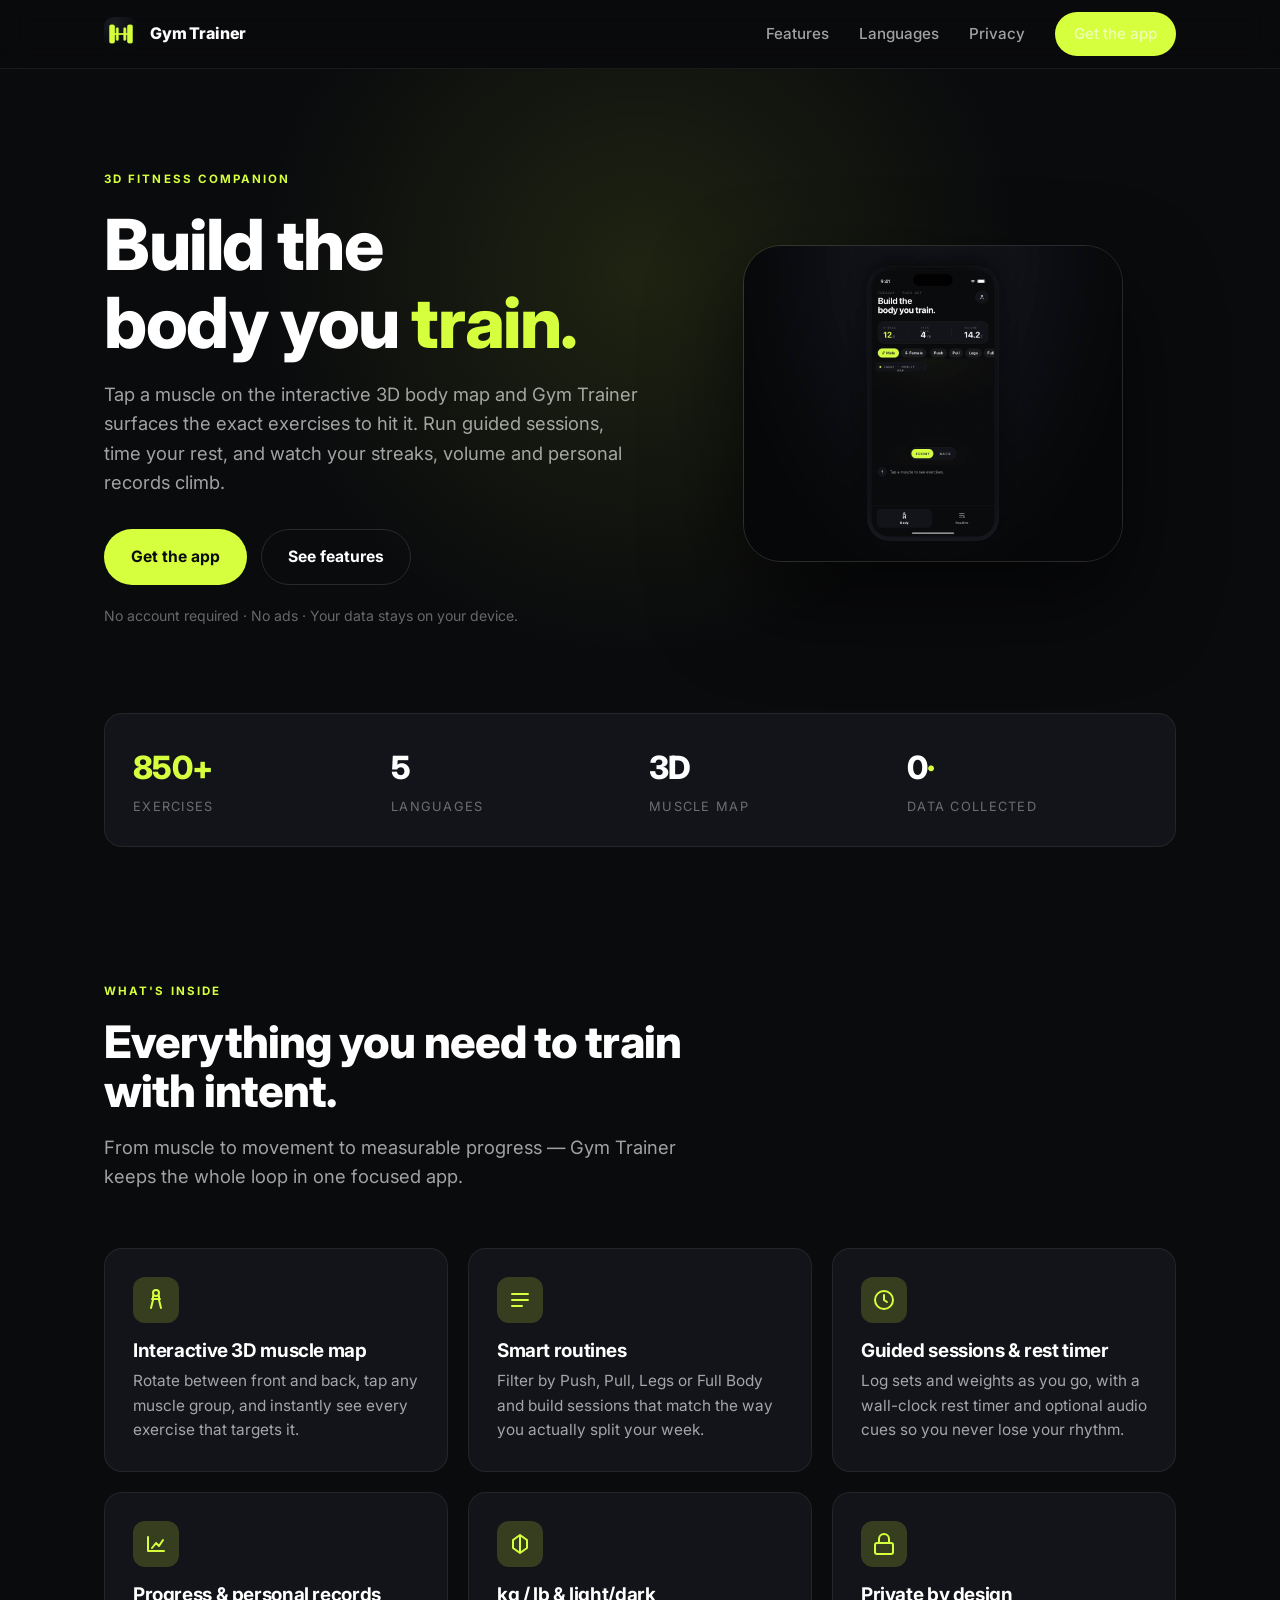
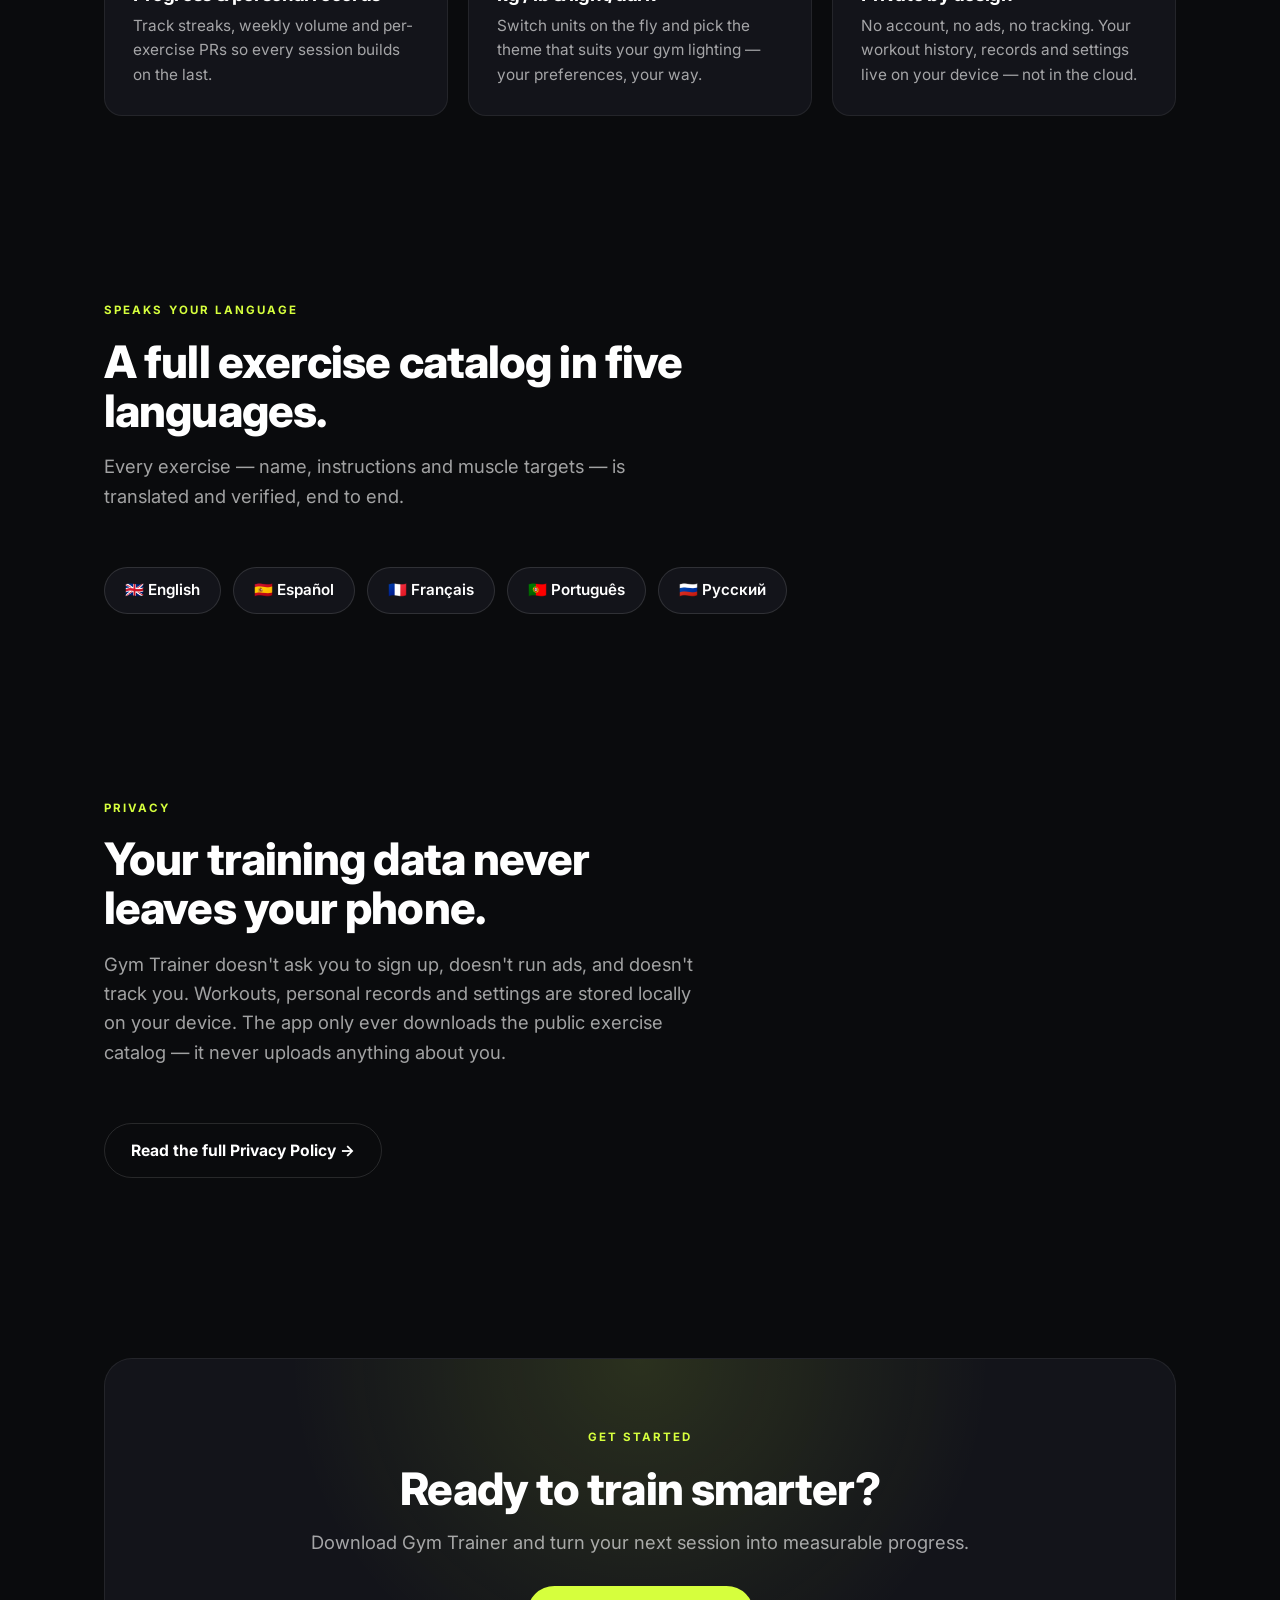
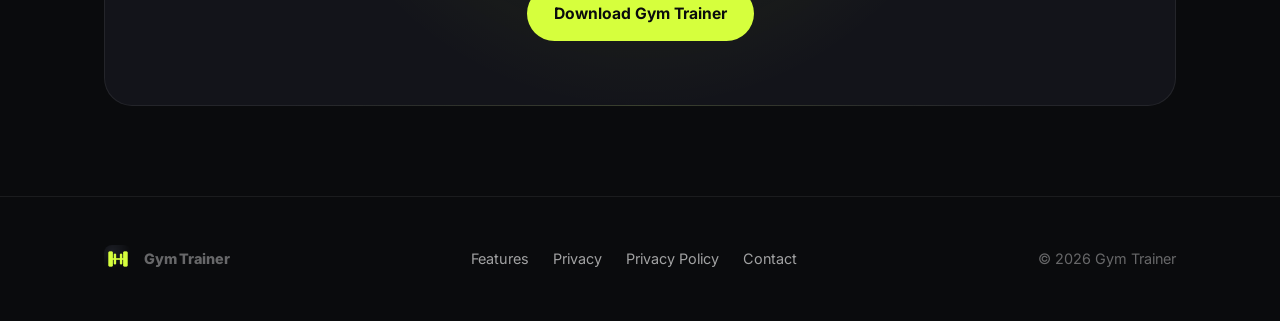
==== index.html @ baff28fd "Remove hosting URL from privacy policy and update contact email - Drop the isax5.github.io reference" ====
<!DOCTYPE html>
<html lang="en">
<head>
  <meta charset="UTF-8" />
  <meta name="viewport" content="width=device-width, initial-scale=1.0" />
  <title>Gym Trainer — Build the body you train</title>
  <meta name="description" content="Gym Trainer is a 3D fitness app with an interactive muscle map, smart exercise recommendations, routines, rest timers and progress tracking. Private by design — your data stays on your device." />

  <meta property="og:title" content="Gym Trainer — Build the body you train" />
  <meta property="og:description" content="Tap a muscle, get the right exercises. Track sessions, streaks and personal records — all stored locally on your device." />
  <meta property="og:type" content="website" />
  <meta property="og:image" content="img/icon.png" />

  <link rel="icon" type="image/png" href="img/icon.png" />
  <link rel="preconnect" href="https://fonts.googleapis.com" />
  <link rel="preconnect" href="https://fonts.gstatic.com" crossorigin />
  <link href="https://fonts.googleapis.com/css2?family=Inter:wght@400;500;600;700;800&display=swap" rel="stylesheet" />
  <link rel="stylesheet" href="css/style.css" />
</head>
<body>

  <!-- Header -->
  <header class="site-header">
    <div class="container nav">
      <a class="brand" href="#top">
        <img src="img/icon.png" alt="Gym Trainer logo" />
        <span>Gym Trainer</span>
      </a>
      <nav class="nav-links">
        <a href="#features">Features</a>
        <a href="#languages">Languages</a>
        <a href="#privacy">Privacy</a>
        <a class="btn btn-primary nav-cta" href="#get">Get the app</a>
      </nav>
    </div>
  </header>

  <main id="top">

    <!-- Hero -->
    <section class="hero">
      <div class="container hero-grid">
        <div>
          <span class="eyebrow">3D fitness companion</span>
          <h1>Build the<br />body you <span class="accent">train.</span></h1>
          <p class="lead">
            Tap a muscle on the interactive 3D body map and Gym Trainer surfaces the
            exact exercises to hit it. Run guided sessions, time your rest, and watch
            your streaks, volume and personal records climb.
          </p>
          <div class="hero-cta">
            <a class="btn btn-primary" href="#get">Get the app</a>
            <a class="btn btn-ghost" href="#features">See features</a>
          </div>
          <p class="hero-note">No account required · No ads · Your data stays on your device.</p>
        </div>
        <div class="phone">
          <img src="img/home-dark.png" alt="Gym Trainer home screen showing the muscle map and weekly stats" />
        </div>
      </div>

      <div class="container">
        <div class="stats">
          <div class="stat">
            <div class="num"><span class="accent">850+</span></div>
            <div class="label">Exercises</div>
          </div>
          <div class="stat">
            <div class="num">5</div>
            <div class="label">Languages</div>
          </div>
          <div class="stat">
            <div class="num">3D</div>
            <div class="label">Muscle map</div>
          </div>
          <div class="stat">
            <div class="num">0<span class="accent">·</span></div>
            <div class="label">Data collected</div>
          </div>
        </div>
      </div>
    </section>

    <!-- Features -->
    <section id="features">
      <div class="container">
        <div class="section-head">
          <span class="eyebrow">What's inside</span>
          <h2>Everything you need to train with intent.</h2>
          <p class="lead">From muscle to movement to measurable progress — Gym Trainer keeps the whole loop in one focused app.</p>
        </div>

        <div class="features">
          <article class="card">
            <div class="ic"><svg viewBox="0 0 24 24" fill="none" stroke="currentColor" stroke-width="2" stroke-linecap="round" stroke-linejoin="round"><path d="M12 2a3 3 0 0 1 3 3v0a3 3 0 0 1-6 0v0a3 3 0 0 1 3-3Z"/><path d="M9 8v4l-2 8m8-12v4l2 8M8 11h8"/></svg></div>
            <h3>Interactive 3D muscle map</h3>
            <p>Rotate between front and back, tap any muscle group, and instantly see every exercise that targets it.</p>
          </article>

          <article class="card">
            <div class="ic"><svg viewBox="0 0 24 24" fill="none" stroke="currentColor" stroke-width="2" stroke-linecap="round" stroke-linejoin="round"><path d="M4 6h16M4 12h16M4 18h10"/></svg></div>
            <h3>Smart routines</h3>
            <p>Filter by Push, Pull, Legs or Full Body and build sessions that match the way you actually split your week.</p>
          </article>

          <article class="card">
            <div class="ic"><svg viewBox="0 0 24 24" fill="none" stroke="currentColor" stroke-width="2" stroke-linecap="round" stroke-linejoin="round"><circle cx="12" cy="12" r="9"/><path d="M12 7v5l3 2"/></svg></div>
            <h3>Guided sessions & rest timer</h3>
            <p>Log sets and weights as you go, with a wall-clock rest timer and optional audio cues so you never lose your rhythm.</p>
          </article>

          <article class="card">
            <div class="ic"><svg viewBox="0 0 24 24" fill="none" stroke="currentColor" stroke-width="2" stroke-linecap="round" stroke-linejoin="round"><path d="M4 19V5m0 14h16M8 16l4-5 3 3 4-6"/></svg></div>
            <h3>Progress & personal records</h3>
            <p>Track streaks, weekly volume and per-exercise PRs so every session builds on the last.</p>
          </article>

          <article class="card">
            <div class="ic"><svg viewBox="0 0 24 24" fill="none" stroke="currentColor" stroke-width="2" stroke-linecap="round" stroke-linejoin="round"><path d="M12 3v18M5 8l7-5 7 5M5 8v8l7 5 7-5V8"/></svg></div>
            <h3>kg / lb & light/dark</h3>
            <p>Switch units on the fly and pick the theme that suits your gym lighting — your preferences, your way.</p>
          </article>

          <article class="card">
            <div class="ic"><svg viewBox="0 0 24 24" fill="none" stroke="currentColor" stroke-width="2" stroke-linecap="round" stroke-linejoin="round"><rect x="3" y="11" width="18" height="11" rx="2"/><path d="M7 11V7a5 5 0 0 1 10 0v4"/></svg></div>
            <h3>Private by design</h3>
            <p>No account, no ads, no tracking. Your workout history, records and settings live on your device — not in the cloud.</p>
          </article>
        </div>
      </div>
    </section>

    <!-- Languages -->
    <section id="languages">
      <div class="container">
        <div class="section-head">
          <span class="eyebrow">Speaks your language</span>
          <h2>A full exercise catalog in five languages.</h2>
          <p class="lead">Every exercise — name, instructions and muscle targets — is translated and verified, end to end.</p>
        </div>
        <div class="langs">
          <span class="chip">🇬🇧 English</span>
          <span class="chip">🇪🇸 Español</span>
          <span class="chip">🇫🇷 Français</span>
          <span class="chip">🇵🇹 Português</span>
          <span class="chip">🇷🇺 Русский</span>
        </div>
      </div>
    </section>

    <!-- Privacy highlight -->
    <section id="privacy">
      <div class="container">
        <div class="section-head">
          <span class="eyebrow">Privacy</span>
          <h2>Your training data never leaves your phone.</h2>
          <p class="lead">
            Gym Trainer doesn't ask you to sign up, doesn't run ads, and doesn't track you.
            Workouts, personal records and settings are stored locally on your device. The app
            only ever downloads the public exercise catalog — it never uploads anything about you.
          </p>
        </div>
        <a class="btn btn-ghost" href="privacy.html">Read the full Privacy Policy →</a>
      </div>
    </section>

    <!-- CTA -->
    <section id="get">
      <div class="container">
        <div class="cta-band">
          <span class="eyebrow">Get started</span>
          <h2>Ready to train smarter?</h2>
          <p class="lead" style="margin: 14px auto 0;">Download Gym Trainer and turn your next session into measurable progress.</p>
          <a class="btn btn-primary" href="#">Download Gym Trainer</a>
        </div>
      </div>
    </section>

  </main>

  <!-- Footer -->
  <footer class="site-footer">
    <div class="container footer-grid">
      <div class="brand">
        <img src="img/icon.png" alt="" style="width:28px;height:28px;border-radius:8px;" />
        <span>Gym Trainer</span>
      </div>
      <nav class="footer-links">
        <a href="#features">Features</a>
        <a href="#privacy">Privacy</a>
        <a href="privacy.html">Privacy Policy</a>
        <a href="mailto:isaac.rebolledoleal@gmail.com">Contact</a>
      </nav>
      <div>© 2026 Gym Trainer</div>
    </div>
  </footer>

</body>
</html>
---- css/style.css ----
/* ─────────────────────────────────────────────────────────────
   Gym Trainer — promotional site
   Brand: near-black #0A0B0D · lime accent #D6FF3D
   ───────────────────────────────────────────────────────────── */

:root {
  --bg:        #0A0B0D;
  --surface:   #13141A;
  --elevated:  #1B1D26;
  --hairline:  rgba(255, 255, 255, 0.07);
  --hairline2: rgba(255, 255, 255, 0.12);
  --text:      #FFFFFF;
  --text2:     rgba(255, 255, 255, 0.62);
  --text3:     rgba(255, 255, 255, 0.38);
  --accent:    #D6FF3D;
  --accent-ink:#0A0B0D;
  --success:   #3DDC97;
  --ring:      rgba(214, 255, 61, 0.18);

  --maxw: 1120px;
  --radius: 18px;
  --radius-sm: 12px;

  --font: "Inter", -apple-system, BlinkMacSystemFont, "Segoe UI", Roboto,
          Helvetica, Arial, sans-serif;
}

* { box-sizing: border-box; }

html { scroll-behavior: smooth; }

body {
  margin: 0;
  font-family: var(--font);
  background: var(--bg);
  color: var(--text);
  line-height: 1.6;
  -webkit-font-smoothing: antialiased;
  text-rendering: optimizeLegibility;
}

a { color: inherit; text-decoration: none; }

img { max-width: 100%; display: block; }

.container {
  width: 100%;
  max-width: var(--maxw);
  margin: 0 auto;
  padding: 0 24px;
}

/* ── Typography ─────────────────────────────────────────────── */
h1, h2, h3 { line-height: 1.1; letter-spacing: -0.02em; margin: 0; }
h1 { font-size: clamp(2.6rem, 6vw, 4.4rem); font-weight: 800; }
h2 { font-size: clamp(1.9rem, 4vw, 2.8rem); font-weight: 800; }
h3 { font-size: 1.18rem; font-weight: 700; }

.eyebrow {
  display: inline-block;
  font-size: 0.72rem;
  font-weight: 700;
  letter-spacing: 0.18em;
  text-transform: uppercase;
  color: var(--accent);
  margin-bottom: 18px;
}

.lead { color: var(--text2); font-size: 1.15rem; max-width: 56ch; }

.accent { color: var(--accent); }

/* ── Buttons ────────────────────────────────────────────────── */
.btn {
  display: inline-flex;
  align-items: center;
  gap: 10px;
  padding: 14px 26px;
  border-radius: 999px;
  font-weight: 700;
  font-size: 0.98rem;
  border: 1px solid transparent;
  cursor: pointer;
  transition: transform 0.15s ease, background 0.2s ease, border-color 0.2s ease;
}
.btn:hover { transform: translateY(-2px); }
.btn-primary { background: var(--accent); color: var(--accent-ink); }
.btn-primary:hover { box-shadow: 0 8px 30px var(--ring); }
.btn-ghost { background: transparent; color: var(--text); border-color: var(--hairline2); }
.btn-ghost:hover { border-color: var(--accent); color: var(--accent); }

/* ── Header / nav ───────────────────────────────────────────── */
.site-header {
  position: sticky;
  top: 0;
  z-index: 50;
  background: rgba(10, 11, 13, 0.72);
  backdrop-filter: saturate(140%) blur(14px);
  border-bottom: 1px solid var(--hairline);
}
.nav {
  display: flex;
  align-items: center;
  justify-content: space-between;
  height: 68px;
}
.brand { display: flex; align-items: center; gap: 12px; font-weight: 800; letter-spacing: -0.01em; }
.brand img { width: 34px; height: 34px; border-radius: 9px; }
.nav-links { display: flex; align-items: center; gap: 30px; }
.nav-links a { color: var(--text2); font-size: 0.95rem; font-weight: 500; transition: color 0.2s; }
.nav-links a:hover { color: var(--text); }
.nav-cta { padding: 9px 18px; font-size: 0.9rem; }

/* ── Hero ───────────────────────────────────────────────────── */
.hero {
  position: relative;
  overflow: hidden;
  padding: 96px 0 40px;
}
.hero::before {
  content: "";
  position: absolute;
  top: -30%; left: 50%;
  width: 900px; height: 900px;
  transform: translateX(-50%);
  background: radial-gradient(circle, rgba(214,255,61,0.10) 0%, transparent 60%);
  pointer-events: none;
}
.hero-grid {
  position: relative;
  display: grid;
  grid-template-columns: 1.05fr 0.95fr;
  gap: 48px;
  align-items: center;
}
.hero-cta { display: flex; gap: 14px; margin-top: 32px; flex-wrap: wrap; }
.hero-note { margin-top: 20px; color: var(--text3); font-size: 0.88rem; }

.phone {
  position: relative;
  margin: 0 auto;
  width: 100%;
  max-width: 380px;
}
.phone img {
  width: 100%;
  border-radius: 38px;
  border: 1px solid var(--hairline2);
  box-shadow: 0 40px 90px rgba(0,0,0,0.6);
}

/* ── Stat strip ─────────────────────────────────────────────── */
.stats {
  display: grid;
  grid-template-columns: repeat(4, 1fr);
  gap: 18px;
  margin-top: 72px;
  padding: 28px;
  background: var(--surface);
  border: 1px solid var(--hairline);
  border-radius: var(--radius);
}
.stat .num { font-size: 2rem; font-weight: 800; letter-spacing: -0.02em; }
.stat .num .accent { color: var(--accent); }
.stat .label { color: var(--text3); font-size: 0.8rem; text-transform: uppercase; letter-spacing: 0.1em; margin-top: 4px; }

/* ── Sections ───────────────────────────────────────────────── */
section { padding: 90px 0; }
.section-head { max-width: 60ch; margin-bottom: 56px; }
.section-head .lead { margin-top: 16px; }

/* ── Feature grid ───────────────────────────────────────────── */
.features {
  display: grid;
  grid-template-columns: repeat(3, 1fr);
  gap: 20px;
}
.card {
  background: var(--surface);
  border: 1px solid var(--hairline);
  border-radius: var(--radius);
  padding: 28px;
  transition: border-color 0.25s ease, transform 0.25s ease;
}
.card:hover { border-color: var(--hairline2); transform: translateY(-3px); }
.card .ic {
  width: 46px; height: 46px;
  display: grid; place-items: center;
  border-radius: 12px;
  background: var(--ring);
  color: var(--accent);
  margin-bottom: 18px;
}
.card .ic svg { width: 24px; height: 24px; }
.card h3 { margin-bottom: 8px; }
.card p { color: var(--text2); font-size: 0.96rem; margin: 0; }

/* ── Languages ──────────────────────────────────────────────── */
.langs { display: flex; flex-wrap: wrap; gap: 12px; margin-top: 8px; }
.chip {
  padding: 10px 20px;
  border-radius: 999px;
  background: var(--surface);
  border: 1px solid var(--hairline2);
  font-weight: 600;
  font-size: 0.95rem;
}

/* ── CTA band ───────────────────────────────────────────────── */
.cta-band {
  text-align: center;
  background:
    radial-gradient(circle at 50% 0%, rgba(214,255,61,0.12), transparent 55%),
    var(--surface);
  border: 1px solid var(--hairline);
  border-radius: 28px;
  padding: 64px 32px;
}
.cta-band .btn { margin-top: 28px; }

/* ── Footer ─────────────────────────────────────────────────── */
.site-footer {
  border-top: 1px solid var(--hairline);
  padding: 48px 0;
  color: var(--text3);
  font-size: 0.9rem;
}
.footer-grid { display: flex; justify-content: space-between; align-items: center; flex-wrap: wrap; gap: 20px; }
.footer-links { display: flex; gap: 24px; }
.footer-links a { color: var(--text2); }
.footer-links a:hover { color: var(--accent); }

/* ── Legal / privacy page ───────────────────────────────────── */
.legal { padding: 64px 0 96px; }
.legal .container { max-width: 800px; }
.legal h1 { font-size: clamp(2rem, 4vw, 2.8rem); }
.legal .updated { color: var(--text3); font-size: 0.9rem; margin-top: 12px; }
.legal h2 { font-size: 1.4rem; margin-top: 48px; padding-top: 8px; }
.legal h3 { margin-top: 28px; }
.legal p, .legal li { color: var(--text2); }
.legal a { color: var(--accent); }
.legal ul { padding-left: 22px; }
.legal li { margin-bottom: 8px; }
.legal .toc {
  background: var(--surface);
  border: 1px solid var(--hairline);
  border-radius: var(--radius);
  padding: 24px 28px;
  margin: 36px 0;
}
.legal .toc strong { display: block; margin-bottom: 12px; font-size: 0.78rem; letter-spacing: 0.12em; text-transform: uppercase; color: var(--text3); }
.legal .toc ol { margin: 0; padding-left: 20px; columns: 2; gap: 24px; }
.legal .toc a { color: var(--text2); }
.legal .toc a:hover { color: var(--accent); }
.callout {
  background: var(--ring);
  border: 1px solid rgba(214,255,61,0.25);
  border-radius: var(--radius-sm);
  padding: 18px 22px;
  margin: 28px 0;
  color: var(--text);
}
.callout strong { color: var(--accent); }

/* ── Responsive ─────────────────────────────────────────────── */
@media (max-width: 880px) {
  .hero-grid { grid-template-columns: 1fr; gap: 40px; }
  .hero { padding-top: 64px; }
  .phone { max-width: 320px; order: -1; }
  .features { grid-template-columns: 1fr; }
  .stats { grid-template-columns: repeat(2, 1fr); }
  .nav-links a:not(.nav-cta) { display: none; }
  .legal .toc ol { columns: 1; }
}
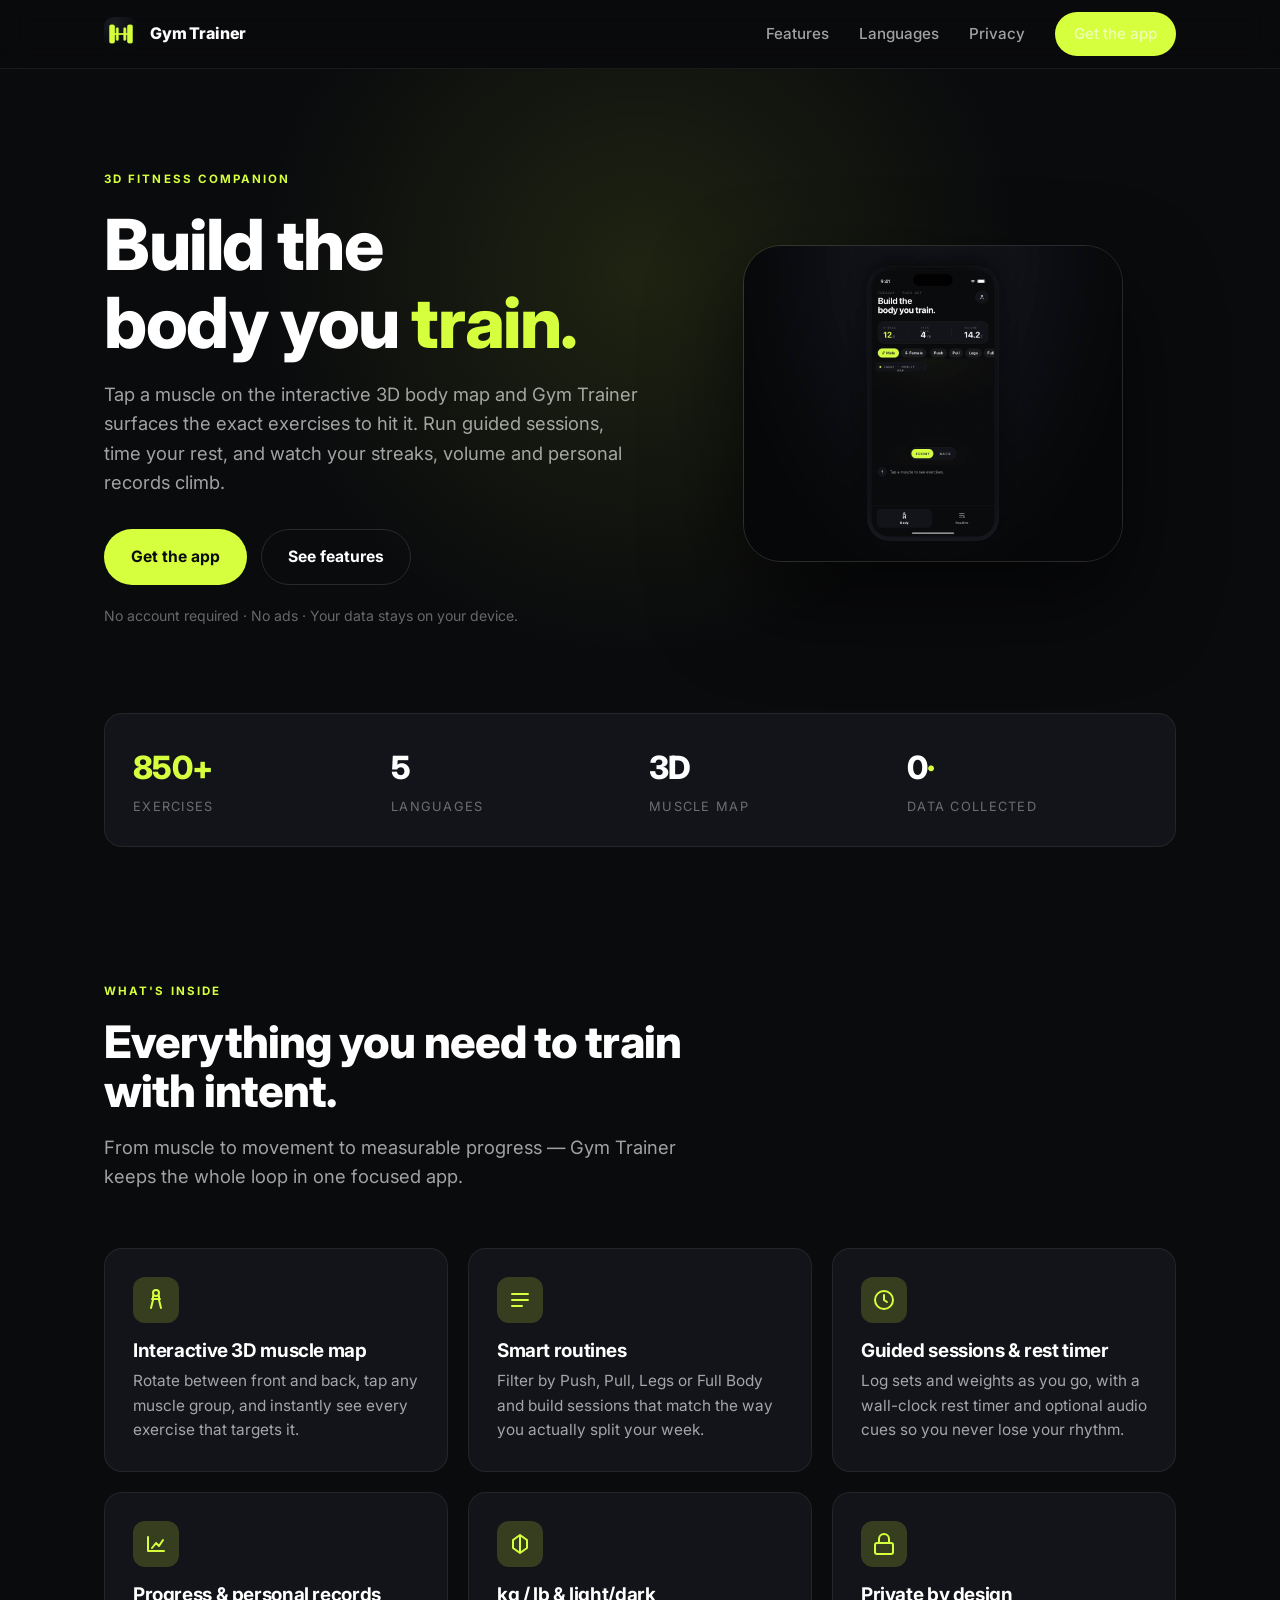
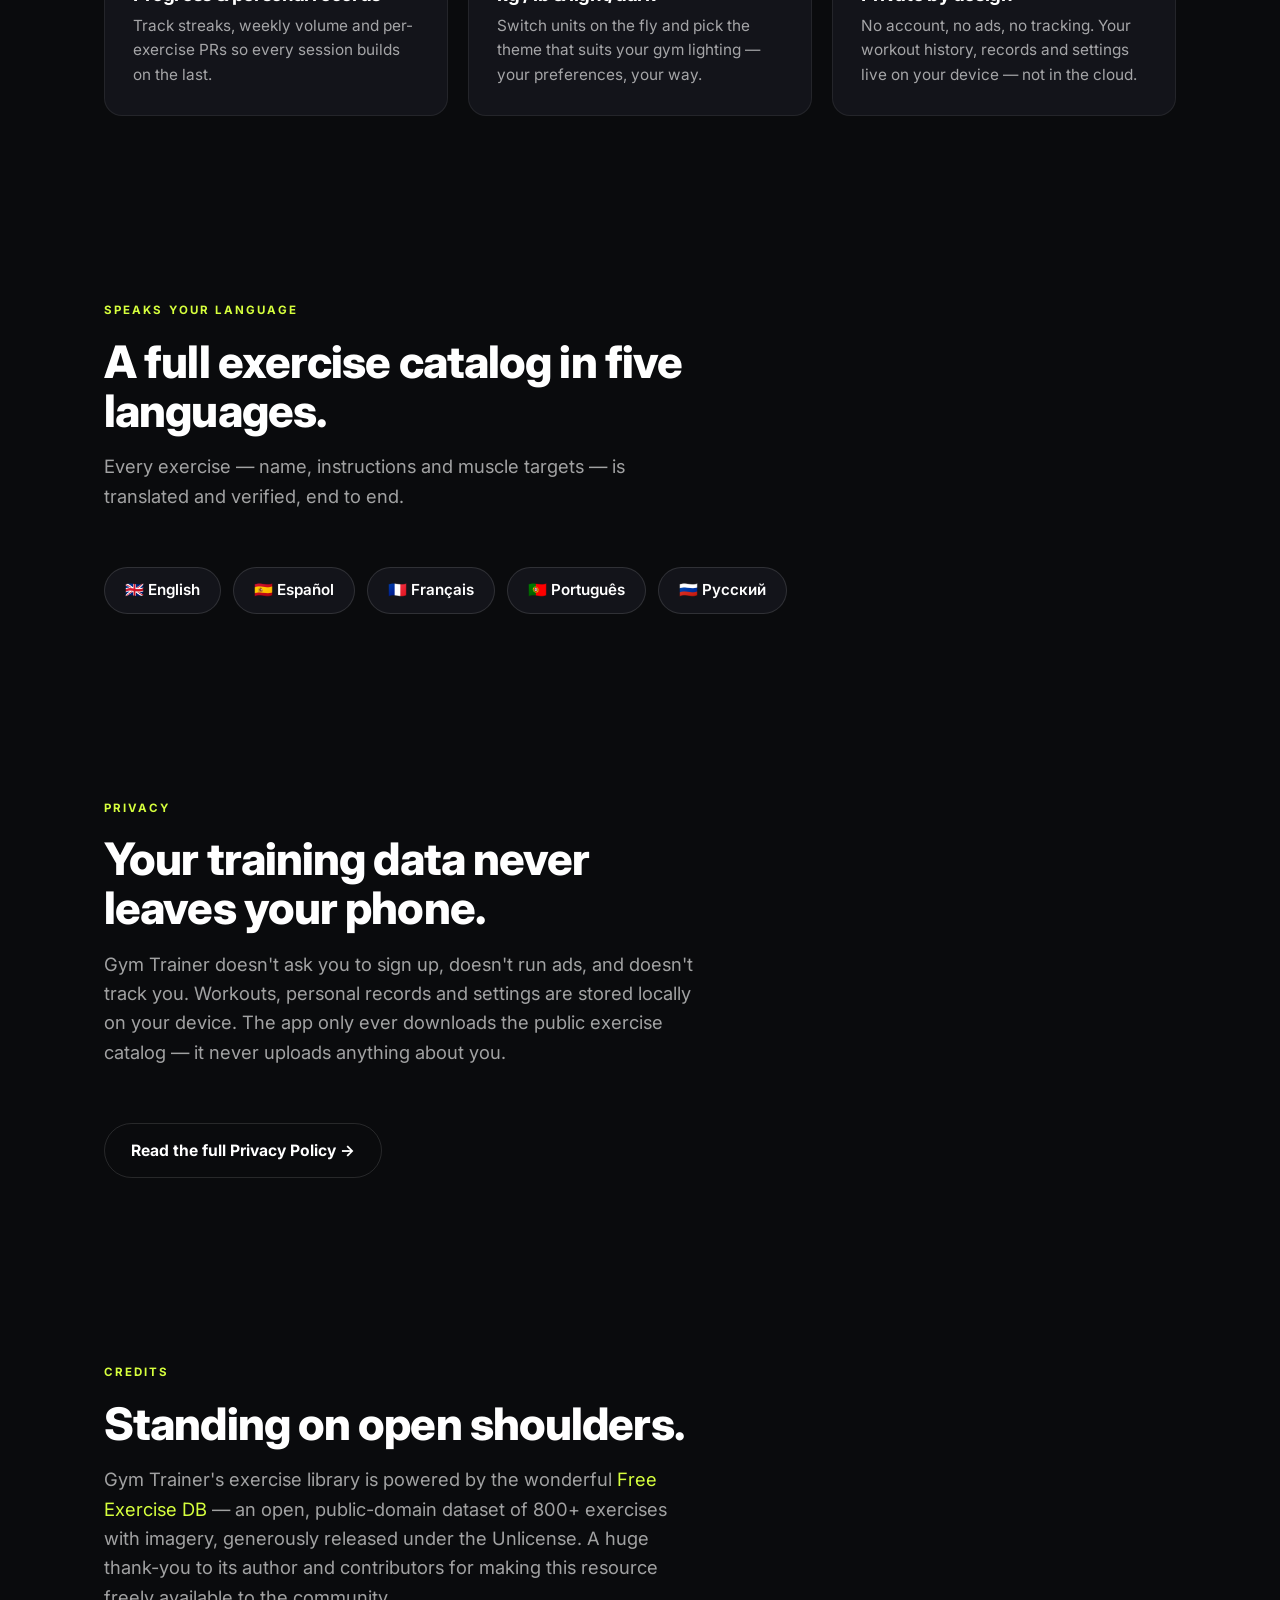
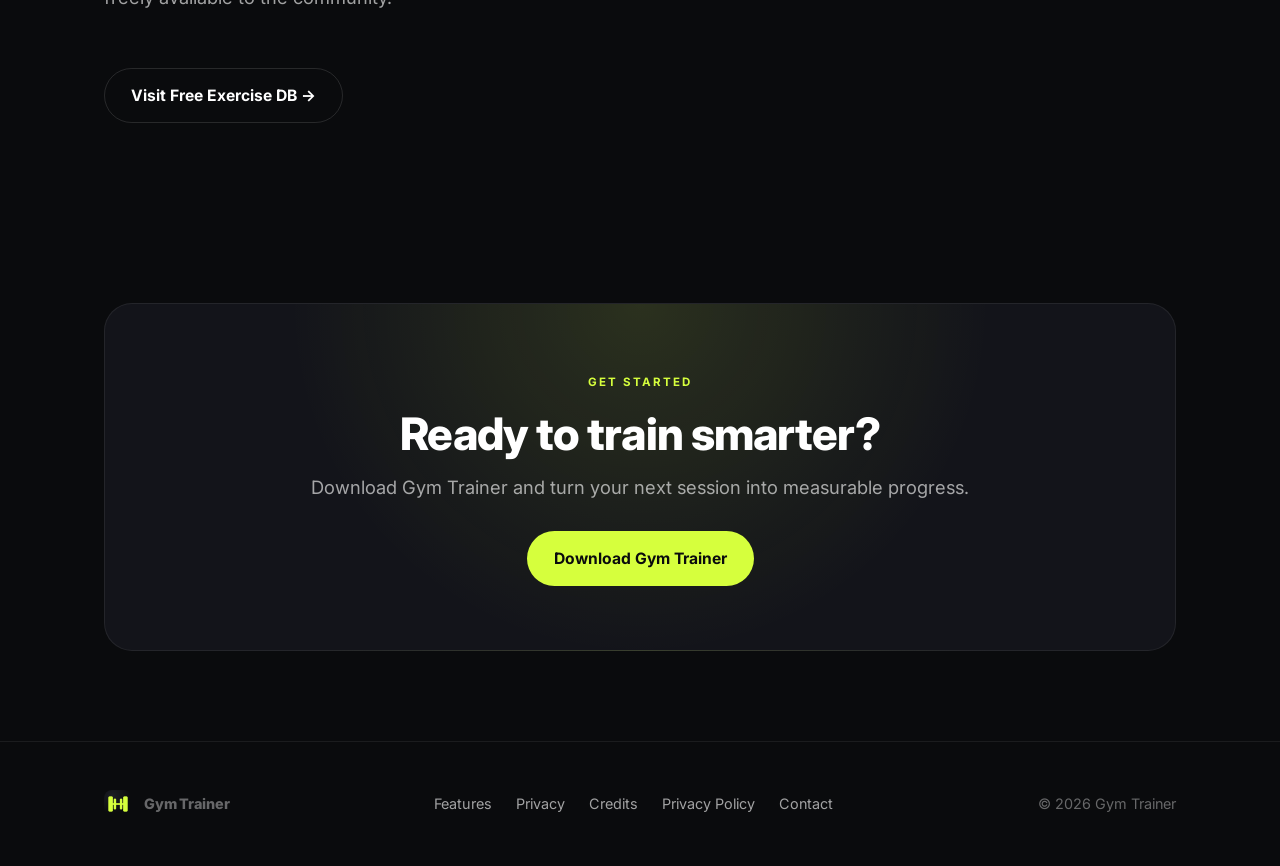
==== commit f11c6212: "Add Credits section thanking Free Exercise DB Acknowledge the public-domain free-exercise-db project" ====
--- a/index.html
+++ b/index.html
@@ -164,6 +164,24 @@
       </div>
     </section>
 
+    <!-- Credits -->
+    <section id="credits">
+      <div class="container">
+        <div class="section-head">
+          <span class="eyebrow">Credits</span>
+          <h2>Standing on open shoulders.</h2>
+          <p class="lead">
+            Gym Trainer's exercise library is powered by the wonderful
+            <a class="accent" href="https://github.com/yuhonas/free-exercise-db" target="_blank" rel="noopener">Free Exercise DB</a>
+            — an open, public-domain dataset of 800+ exercises with imagery, generously released
+            under the Unlicense. A huge thank-you to its author and contributors for making this
+            resource freely available to the community.
+          </p>
+        </div>
+        <a class="btn btn-ghost" href="https://github.com/yuhonas/free-exercise-db" target="_blank" rel="noopener">Visit Free Exercise DB →</a>
+      </div>
+    </section>
+
     <!-- CTA -->
     <section id="get">
       <div class="container">
@@ -188,6 +206,7 @@
       <nav class="footer-links">
         <a href="#features">Features</a>
         <a href="#privacy">Privacy</a>
+        <a href="#credits">Credits</a>
         <a href="privacy.html">Privacy Policy</a>
         <a href="mailto:isaac.rebolledoleal@gmail.com">Contact</a>
       </nav>
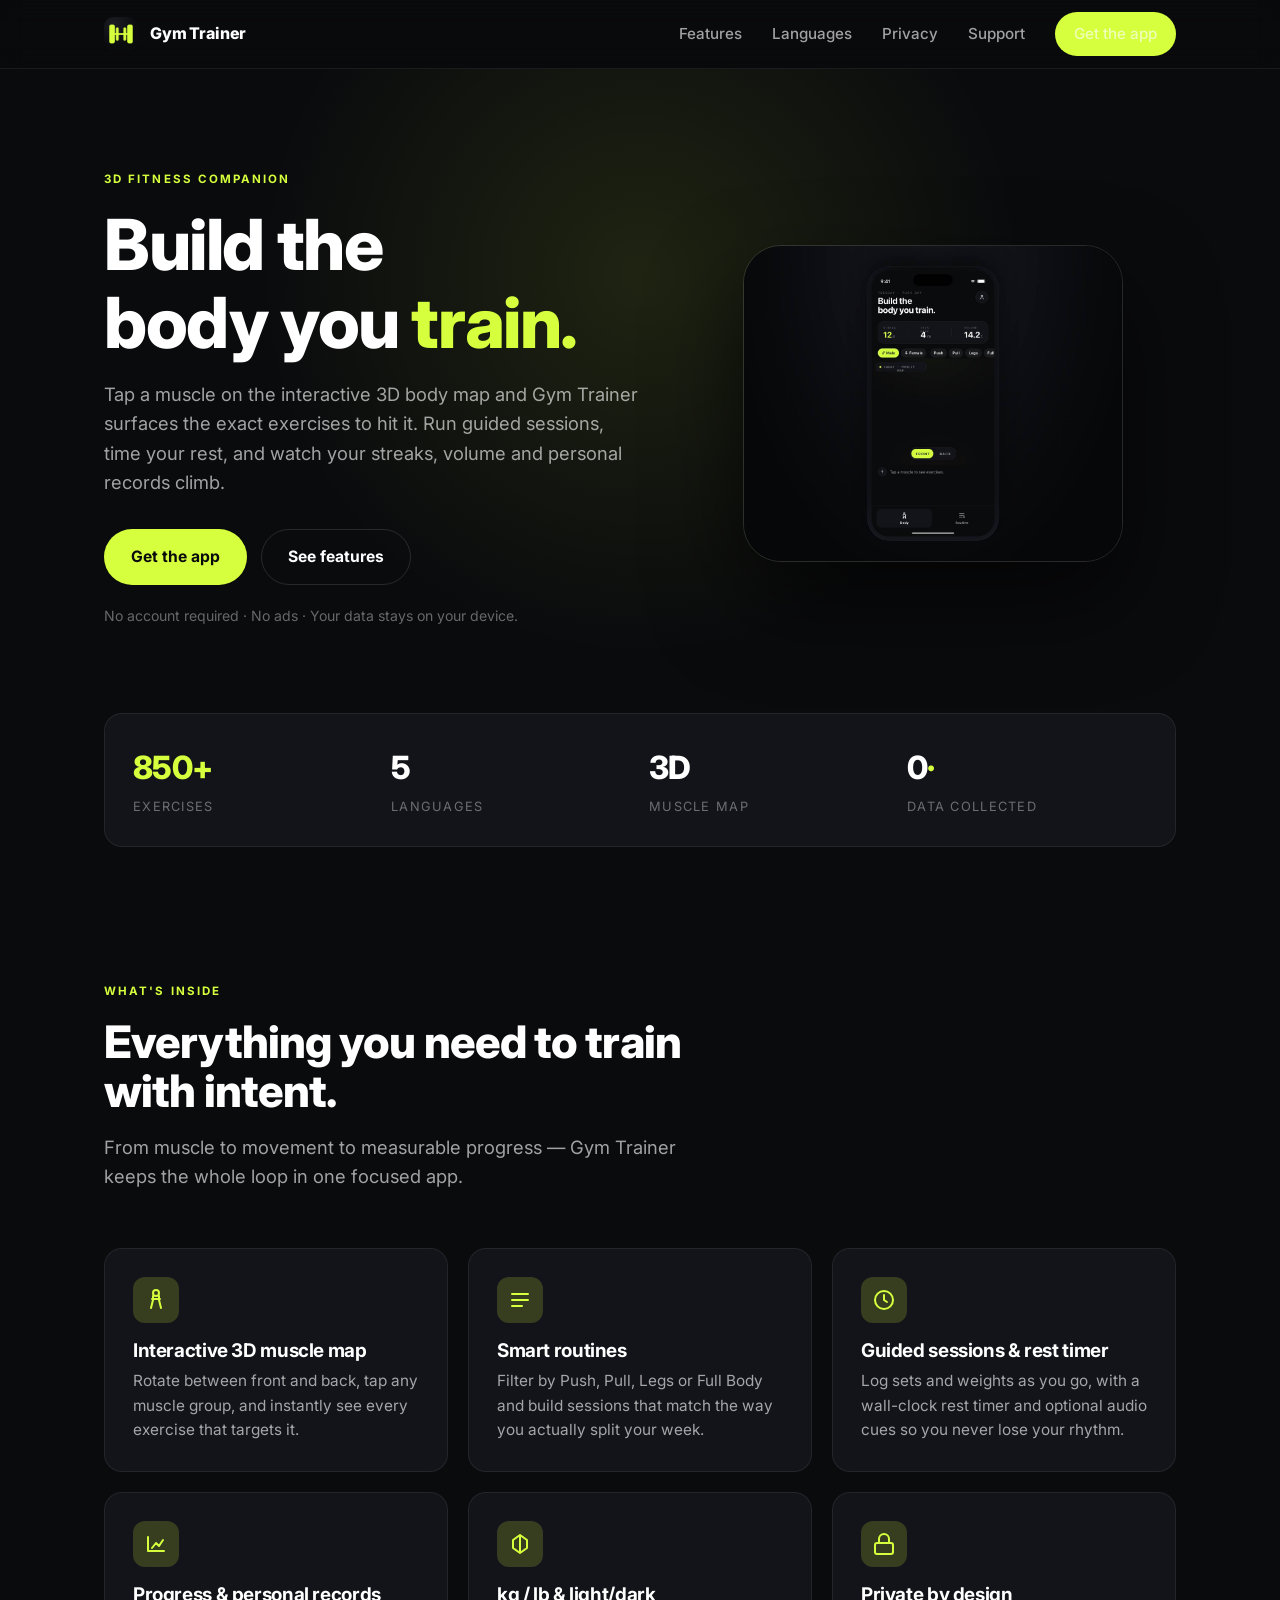
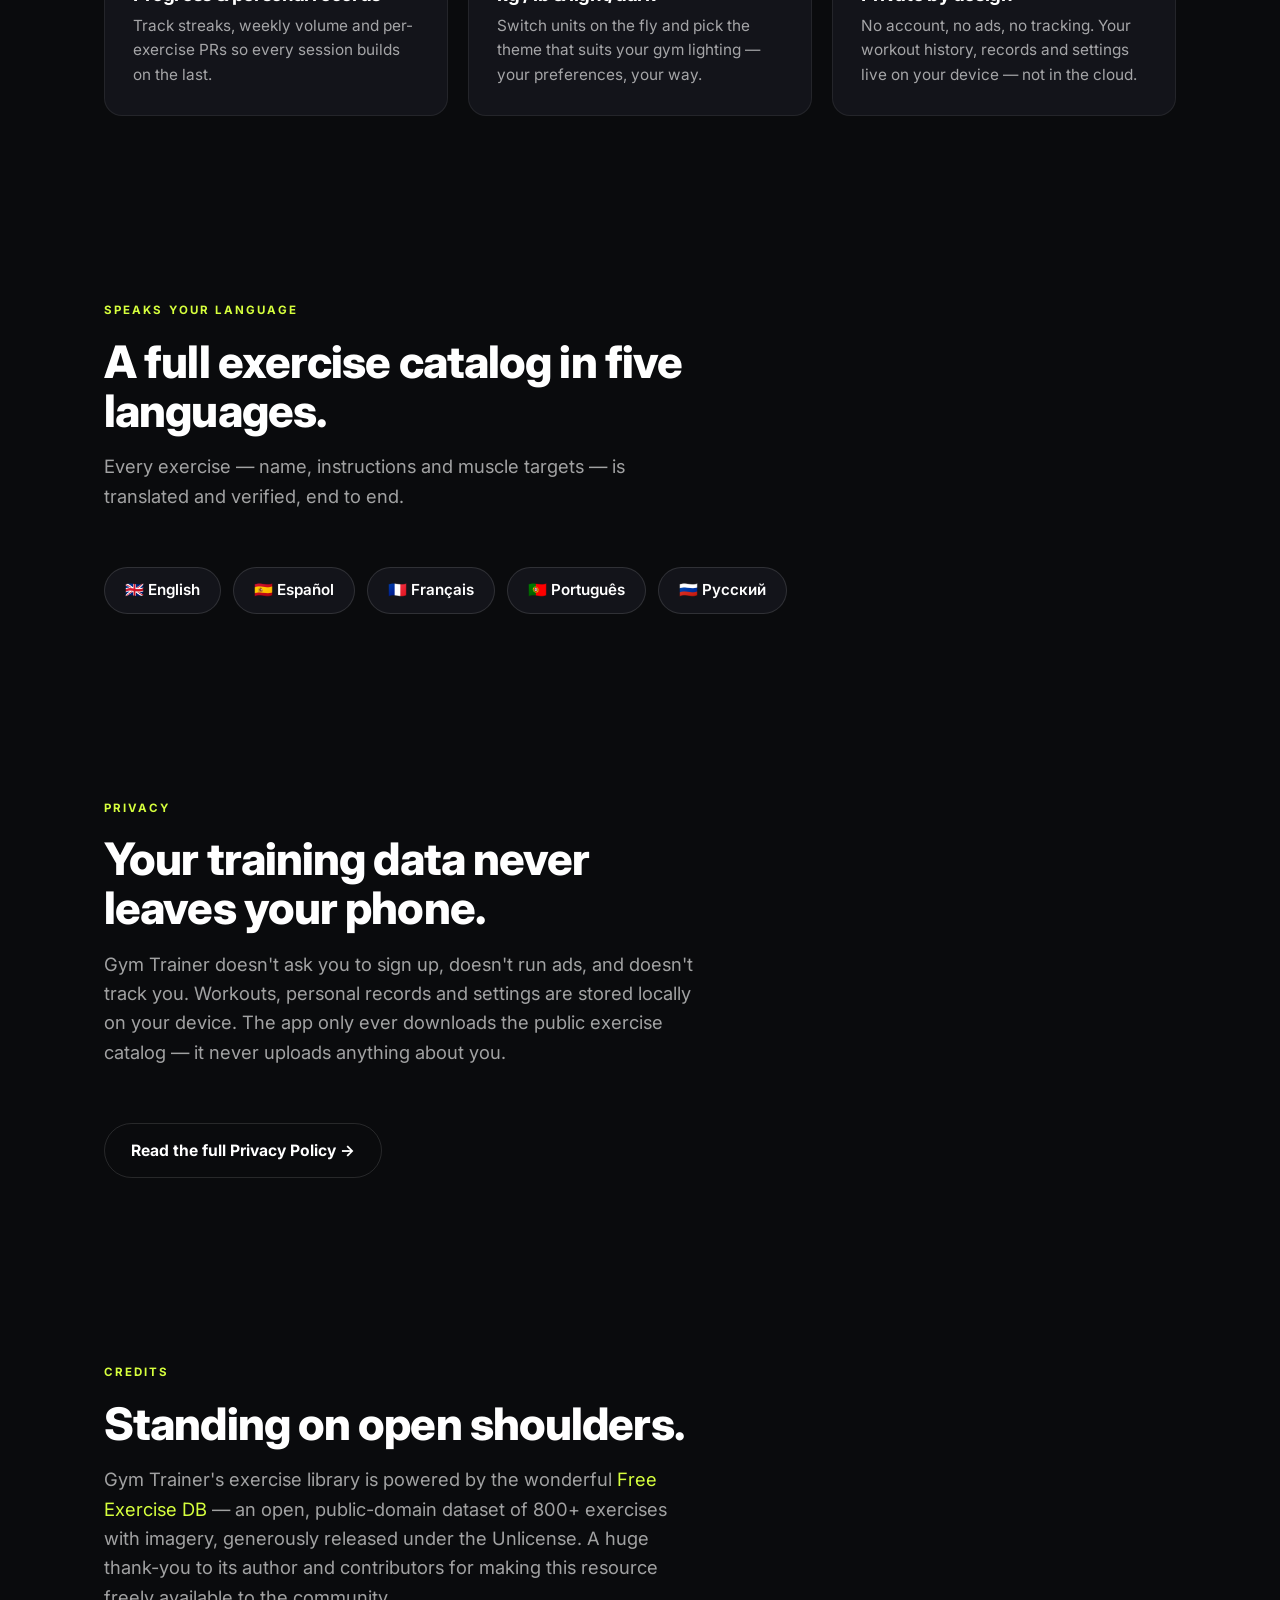
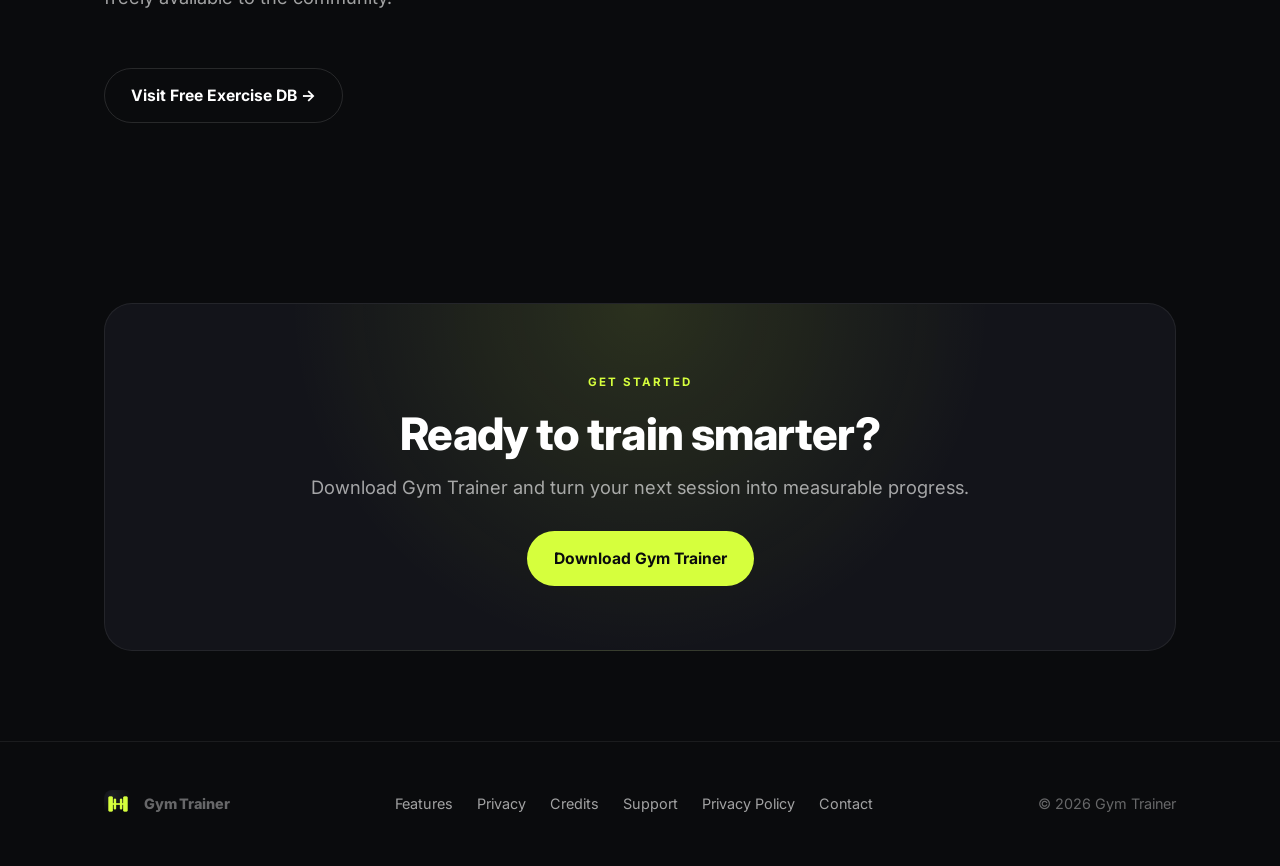
==== commit bd876aa8: "Add Support page for App Store support URL Dedicated support.html with contact email, response time," ====
--- a/index.html
+++ b/index.html
@@ -30,6 +30,7 @@
         <a href="#features">Features</a>
         <a href="#languages">Languages</a>
         <a href="#privacy">Privacy</a>
+        <a href="support.html">Support</a>
         <a class="btn btn-primary nav-cta" href="#get">Get the app</a>
       </nav>
     </div>
@@ -207,6 +208,7 @@
         <a href="#features">Features</a>
         <a href="#privacy">Privacy</a>
         <a href="#credits">Credits</a>
+        <a href="support.html">Support</a>
         <a href="privacy.html">Privacy Policy</a>
         <a href="mailto:isaac.rebolledoleal@gmail.com">Contact</a>
       </nav>
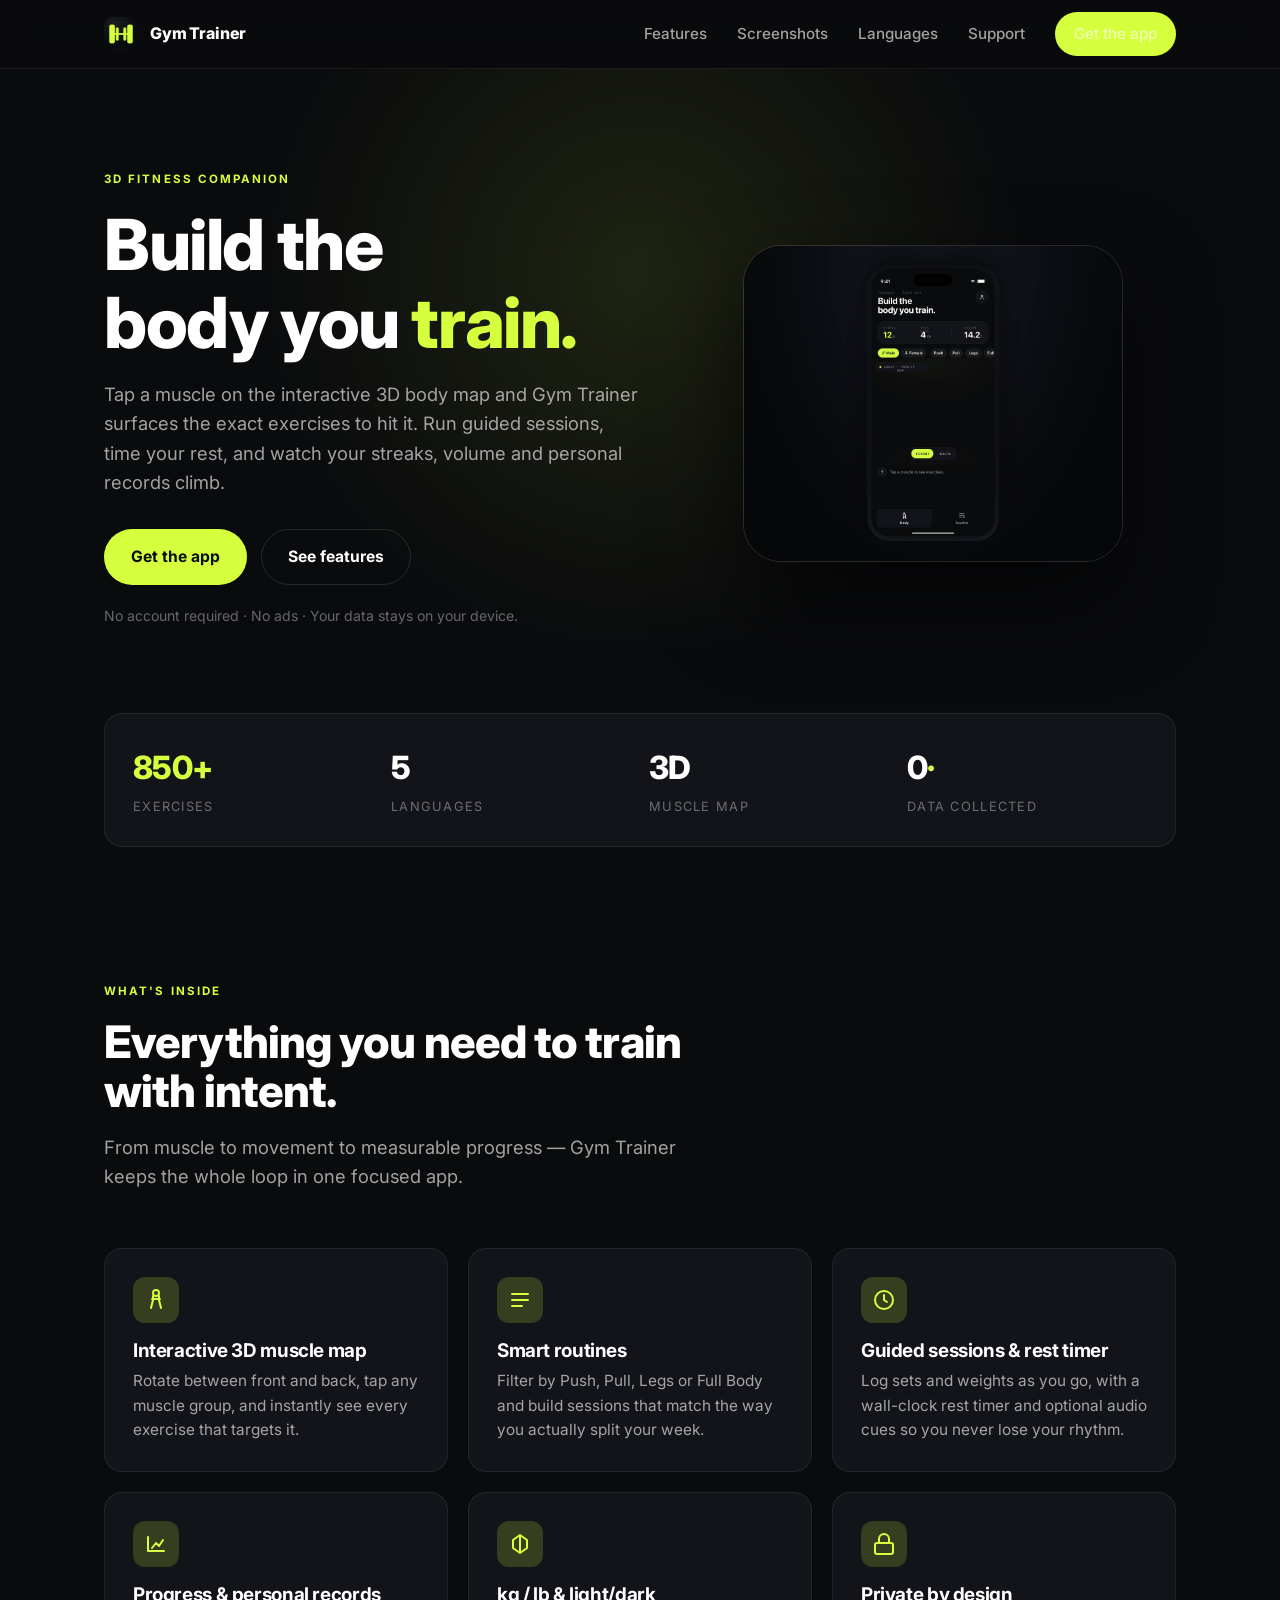
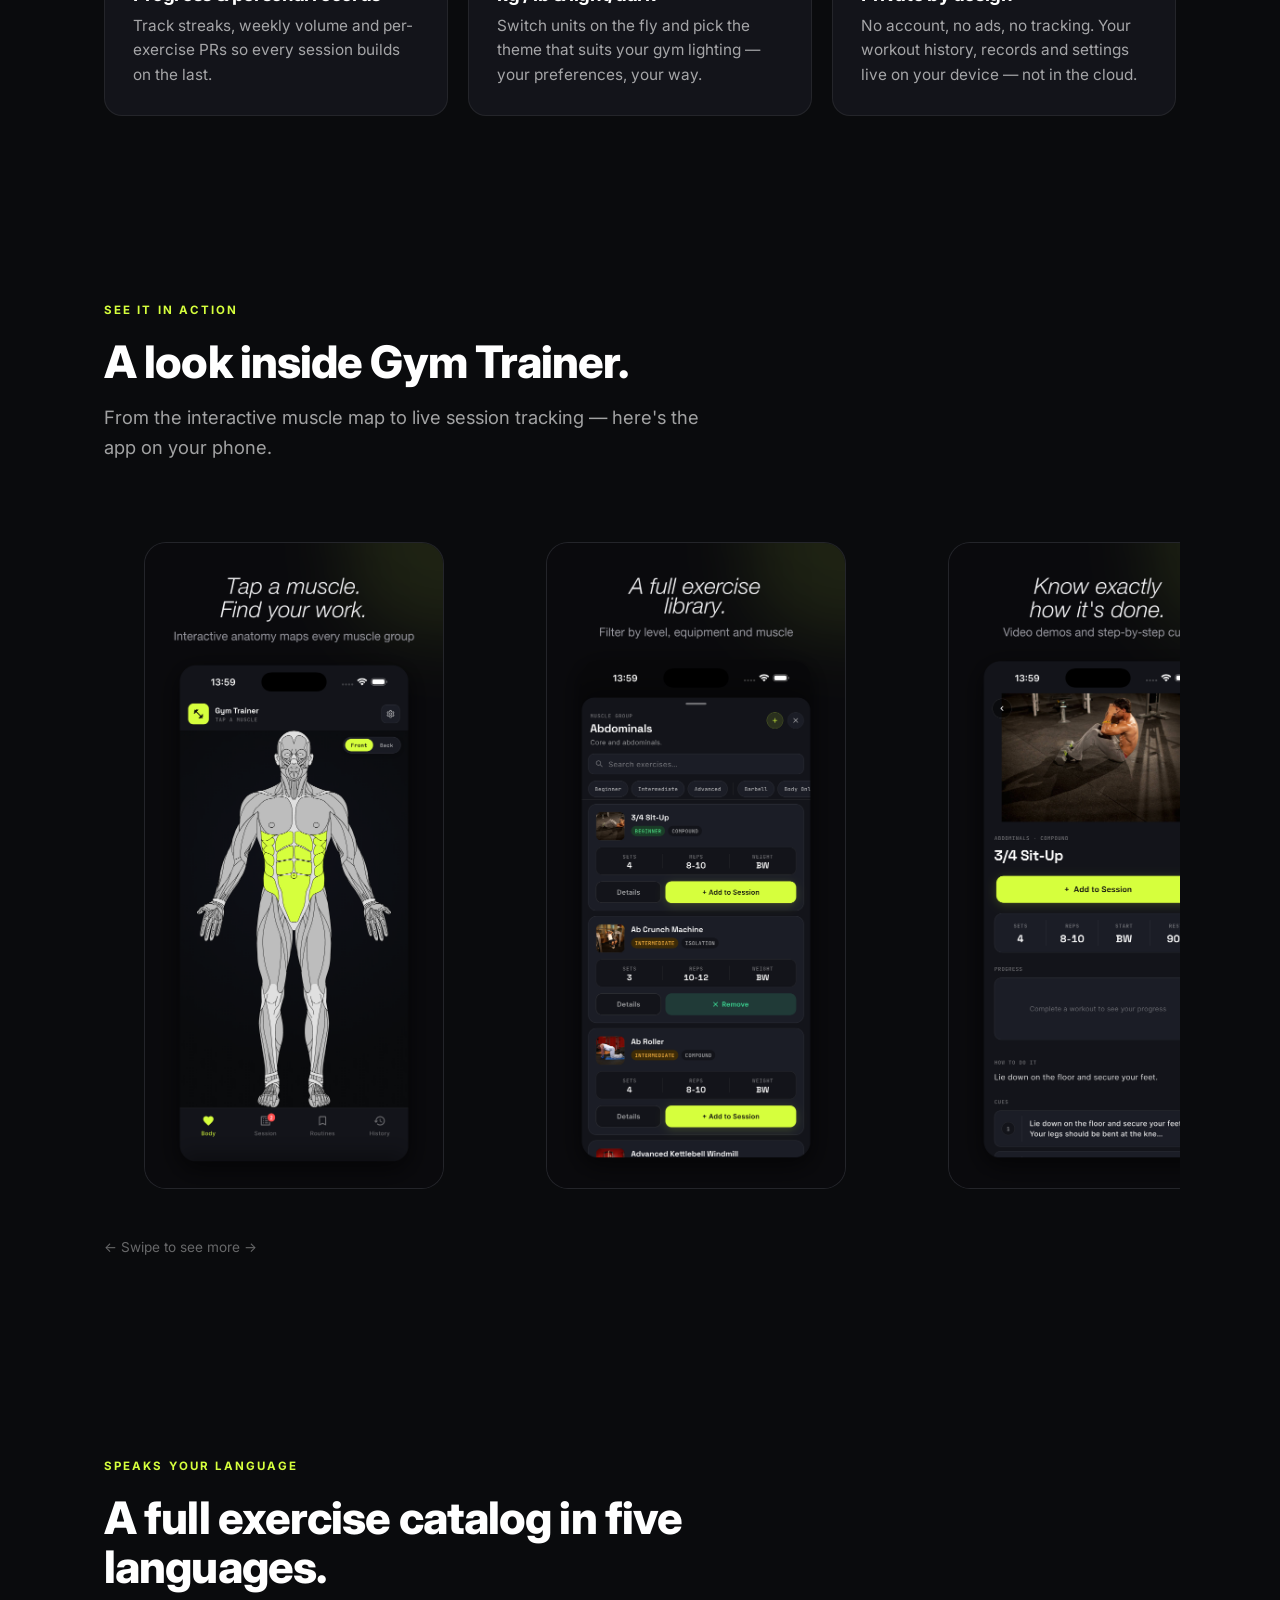
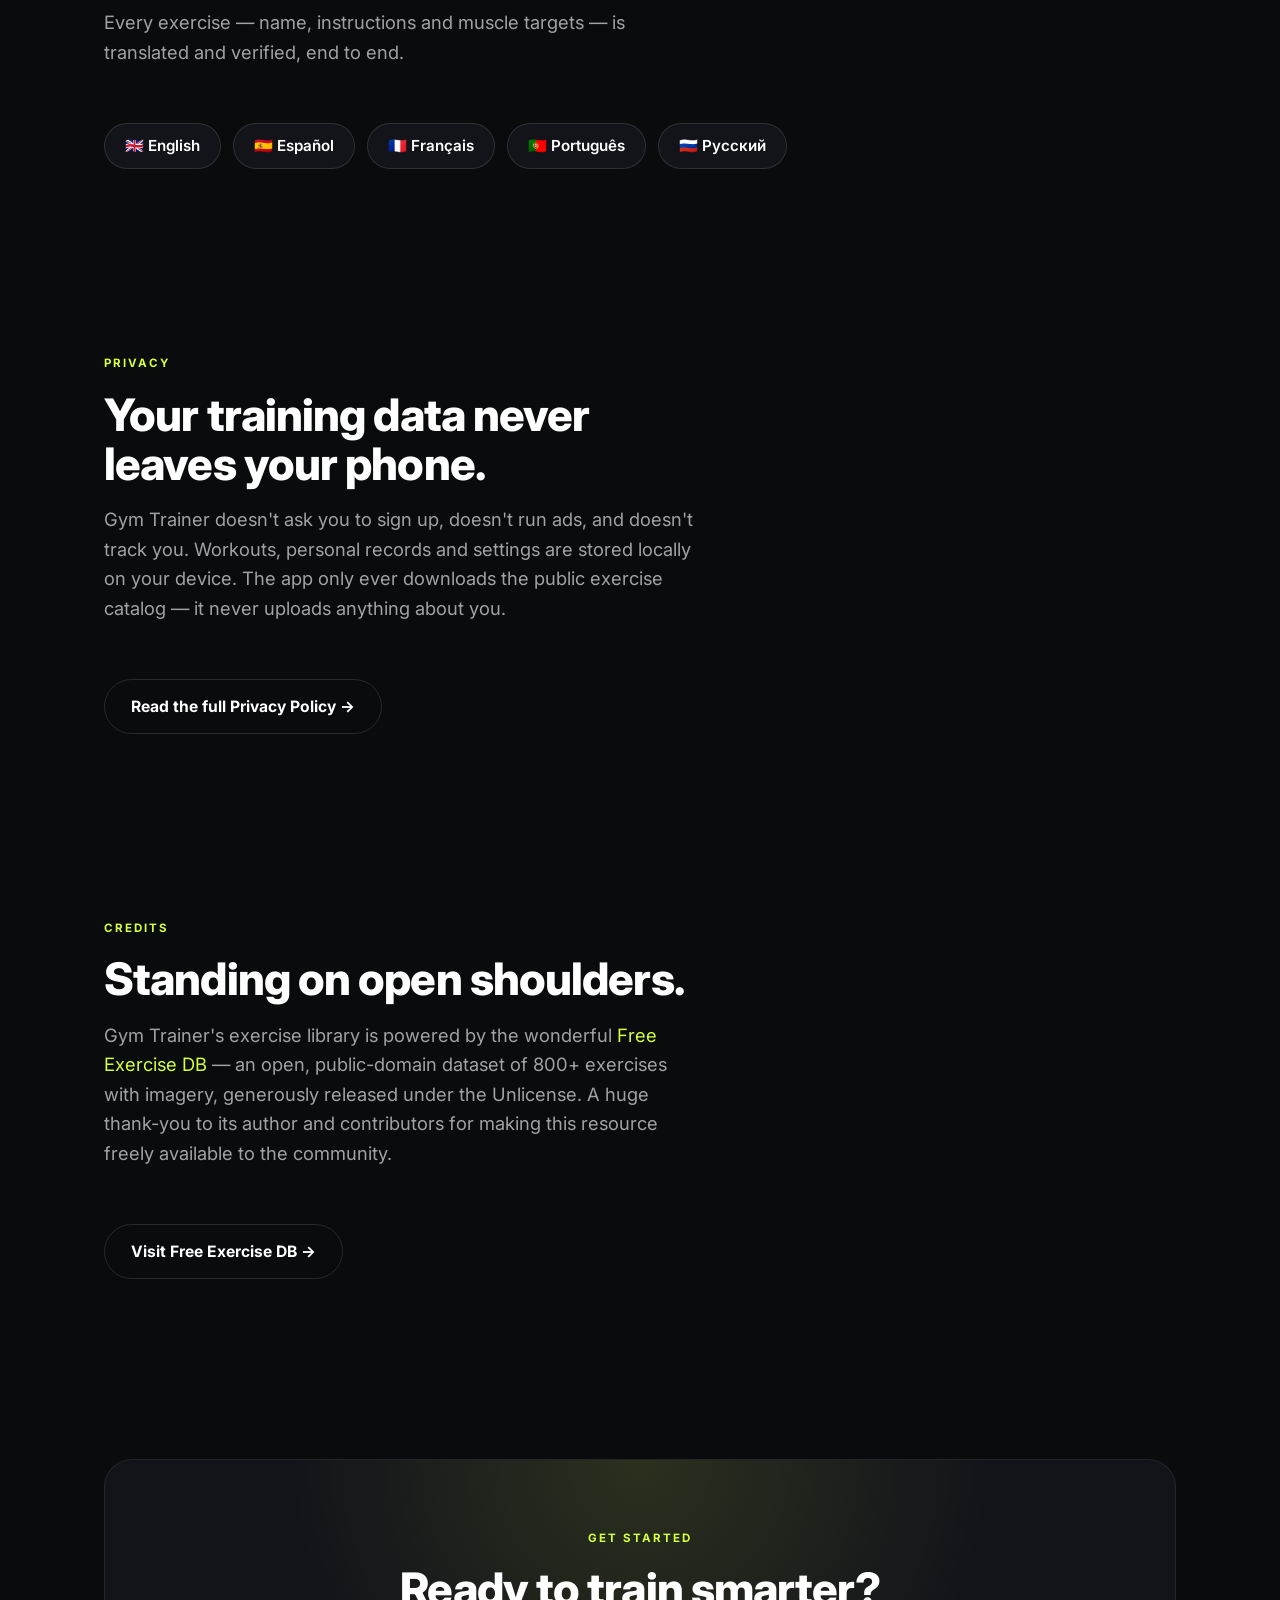
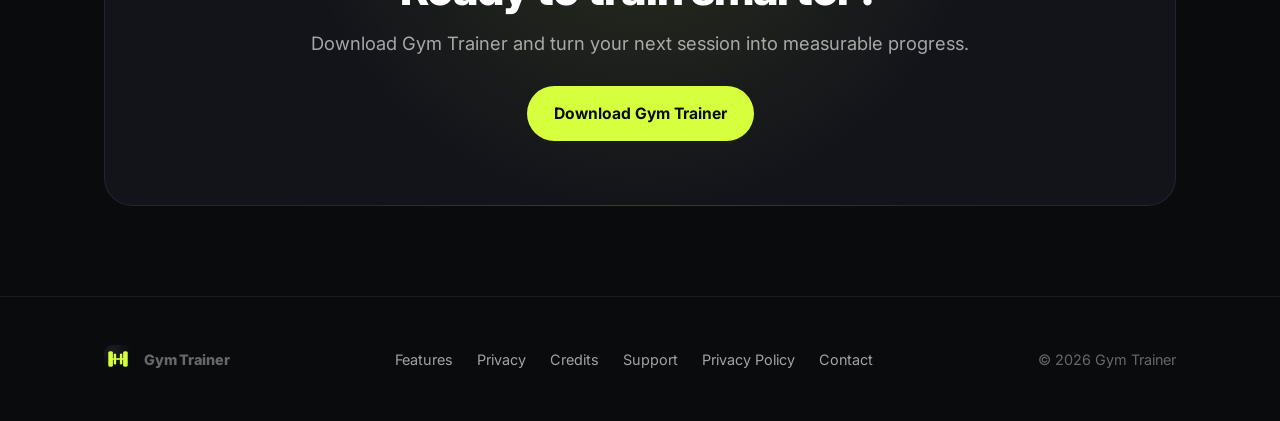
==== commit 69240cf6: "Add screenshot gallery using App Store marketing shots Adds a horizontal scroll-snap gallery to the " ====
--- a/index.html
+++ b/index.html
@@ -28,8 +28,8 @@
       </a>
       <nav class="nav-links">
         <a href="#features">Features</a>
+        <a href="#screenshots">Screenshots</a>
         <a href="#languages">Languages</a>
-        <a href="#privacy">Privacy</a>
         <a href="support.html">Support</a>
         <a class="btn btn-primary nav-cta" href="#get">Get the app</a>
       </nav>
@@ -131,6 +131,25 @@
       </div>
     </section>
 
+    <!-- Screenshots -->
+    <section id="screenshots">
+      <div class="container">
+        <div class="section-head">
+          <span class="eyebrow">See it in action</span>
+          <h2>A look inside Gym Trainer.</h2>
+          <p class="lead">From the interactive muscle map to live session tracking — here's the app on your phone.</p>
+        </div>
+        <div class="gallery">
+          <figure class="shot"><img src="img/screens/shot-01.png" alt="Interactive 3D muscle map — tap a muscle to find your work" loading="lazy" /></figure>
+          <figure class="shot"><img src="img/screens/shot-02.png" alt="Full exercise library, filterable by level, equipment and muscle" loading="lazy" /></figure>
+          <figure class="shot"><img src="img/screens/shot-03.png" alt="Exercise detail with video demos and step-by-step cues" loading="lazy" /></figure>
+          <figure class="shot"><img src="img/screens/shot-04.png" alt="Live session tracking with a built-in rest timer" loading="lazy" /></figure>
+          <figure class="shot"><img src="img/screens/shot-05.png" alt="Settings — themes, units and five languages" loading="lazy" /></figure>
+        </div>
+        <p class="gallery-hint">← Swipe to see more →</p>
+      </div>
+    </section>
+
     <!-- Languages -->
     <section id="languages">
       <div class="container">
--- a/css/style.css
+++ b/css/style.css
@@ -195,6 +195,35 @@
 .card h3 { margin-bottom: 8px; }
 .card p { color: var(--text2); font-size: 0.96rem; margin: 0; }
 
+/* ── Screenshot gallery ─────────────────────────────────────── */
+.gallery {
+  display: flex;
+  gap: 22px;
+  overflow-x: auto;
+  scroll-snap-type: x mandatory;
+  padding: 8px 4px 28px;
+  margin: 0 -4px;
+  -webkit-overflow-scrolling: touch;
+  scrollbar-width: thin;
+  scrollbar-color: var(--hairline2) transparent;
+}
+.gallery::-webkit-scrollbar { height: 8px; }
+.gallery::-webkit-scrollbar-thumb { background: var(--hairline2); border-radius: 999px; }
+.gallery::-webkit-scrollbar-track { background: transparent; }
+.gallery .shot {
+  flex: 0 0 auto;
+  width: 300px;
+  scroll-snap-align: center;
+  border-radius: 22px;
+  overflow: hidden;
+  border: 1px solid var(--hairline);
+  background: var(--surface);
+  transition: transform 0.25s ease, border-color 0.25s ease;
+}
+.gallery .shot:hover { transform: translateY(-4px); border-color: var(--hairline2); }
+.gallery .shot img { width: 100%; display: block; }
+.gallery-hint { color: var(--text3); font-size: 0.85rem; margin-top: 4px; }
+
 /* ── Languages ──────────────────────────────────────────────── */
 .langs { display: flex; flex-wrap: wrap; gap: 12px; margin-top: 8px; }
 .chip {
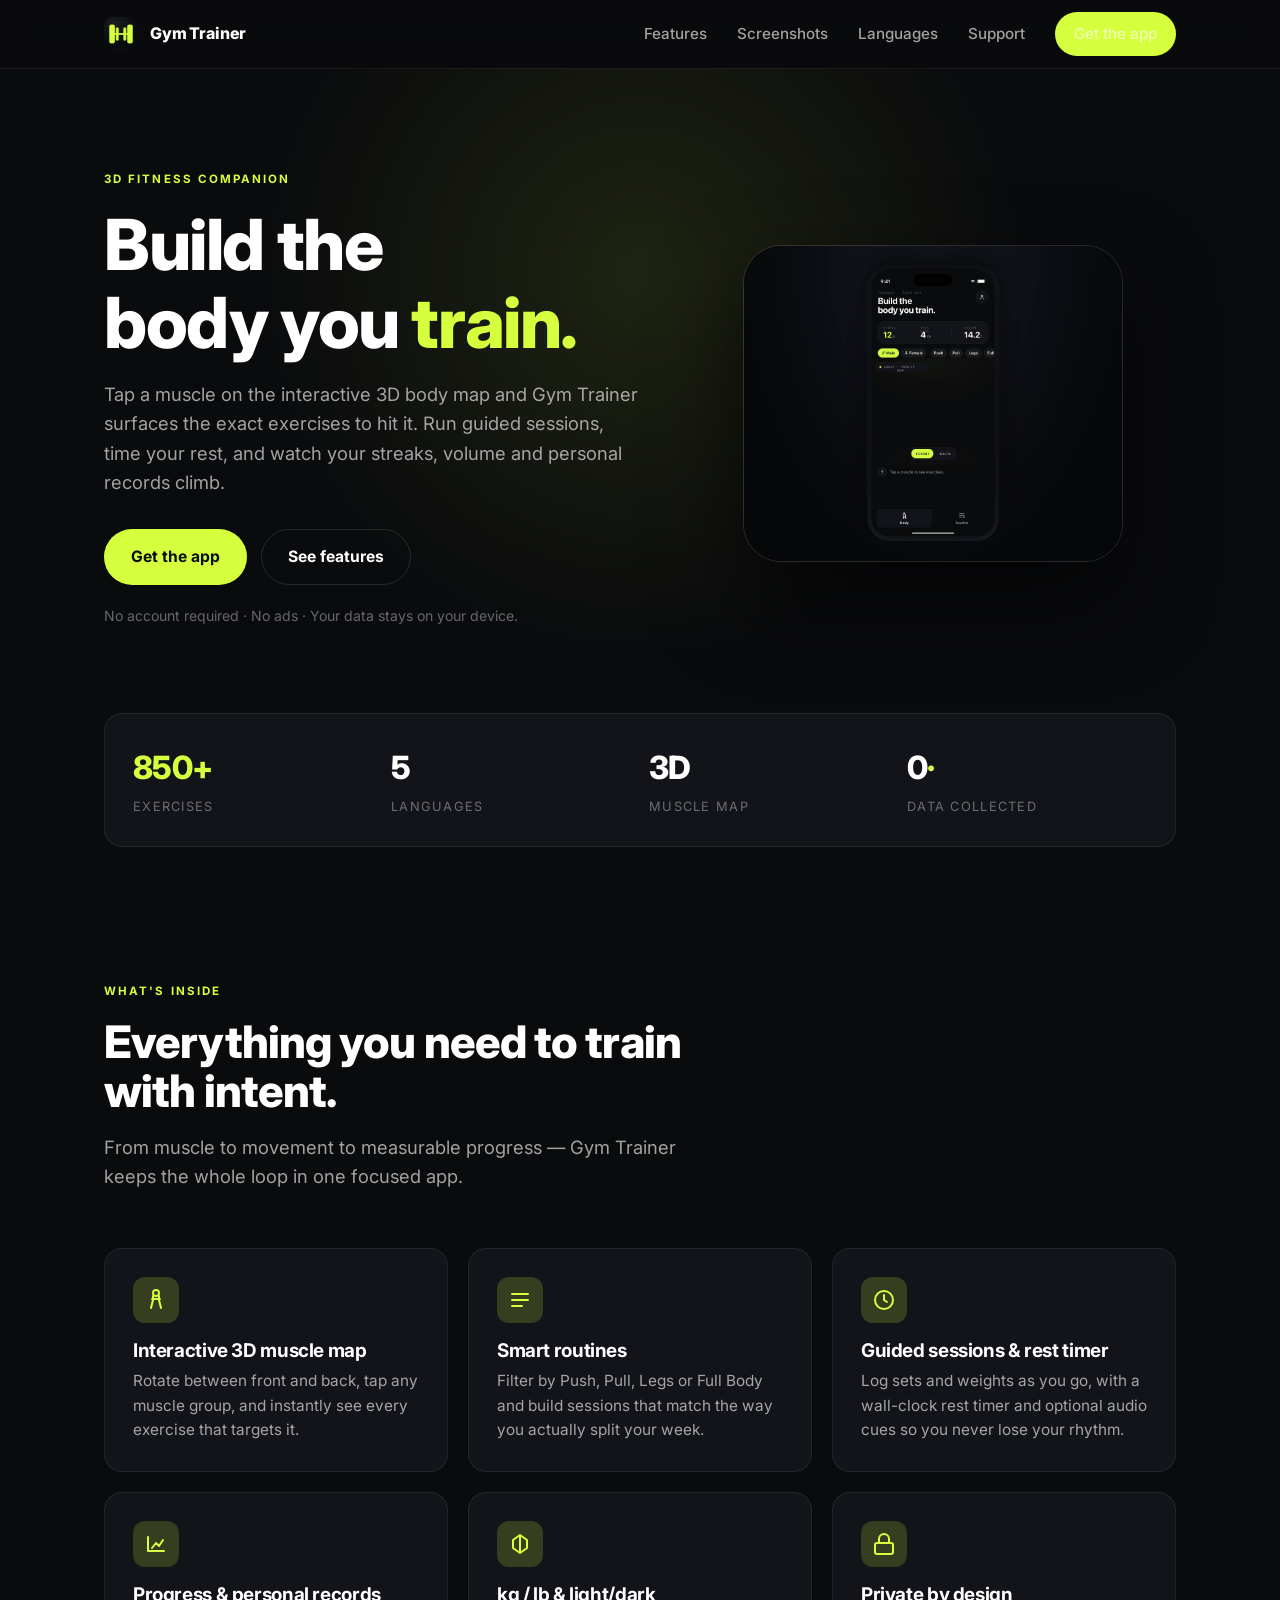
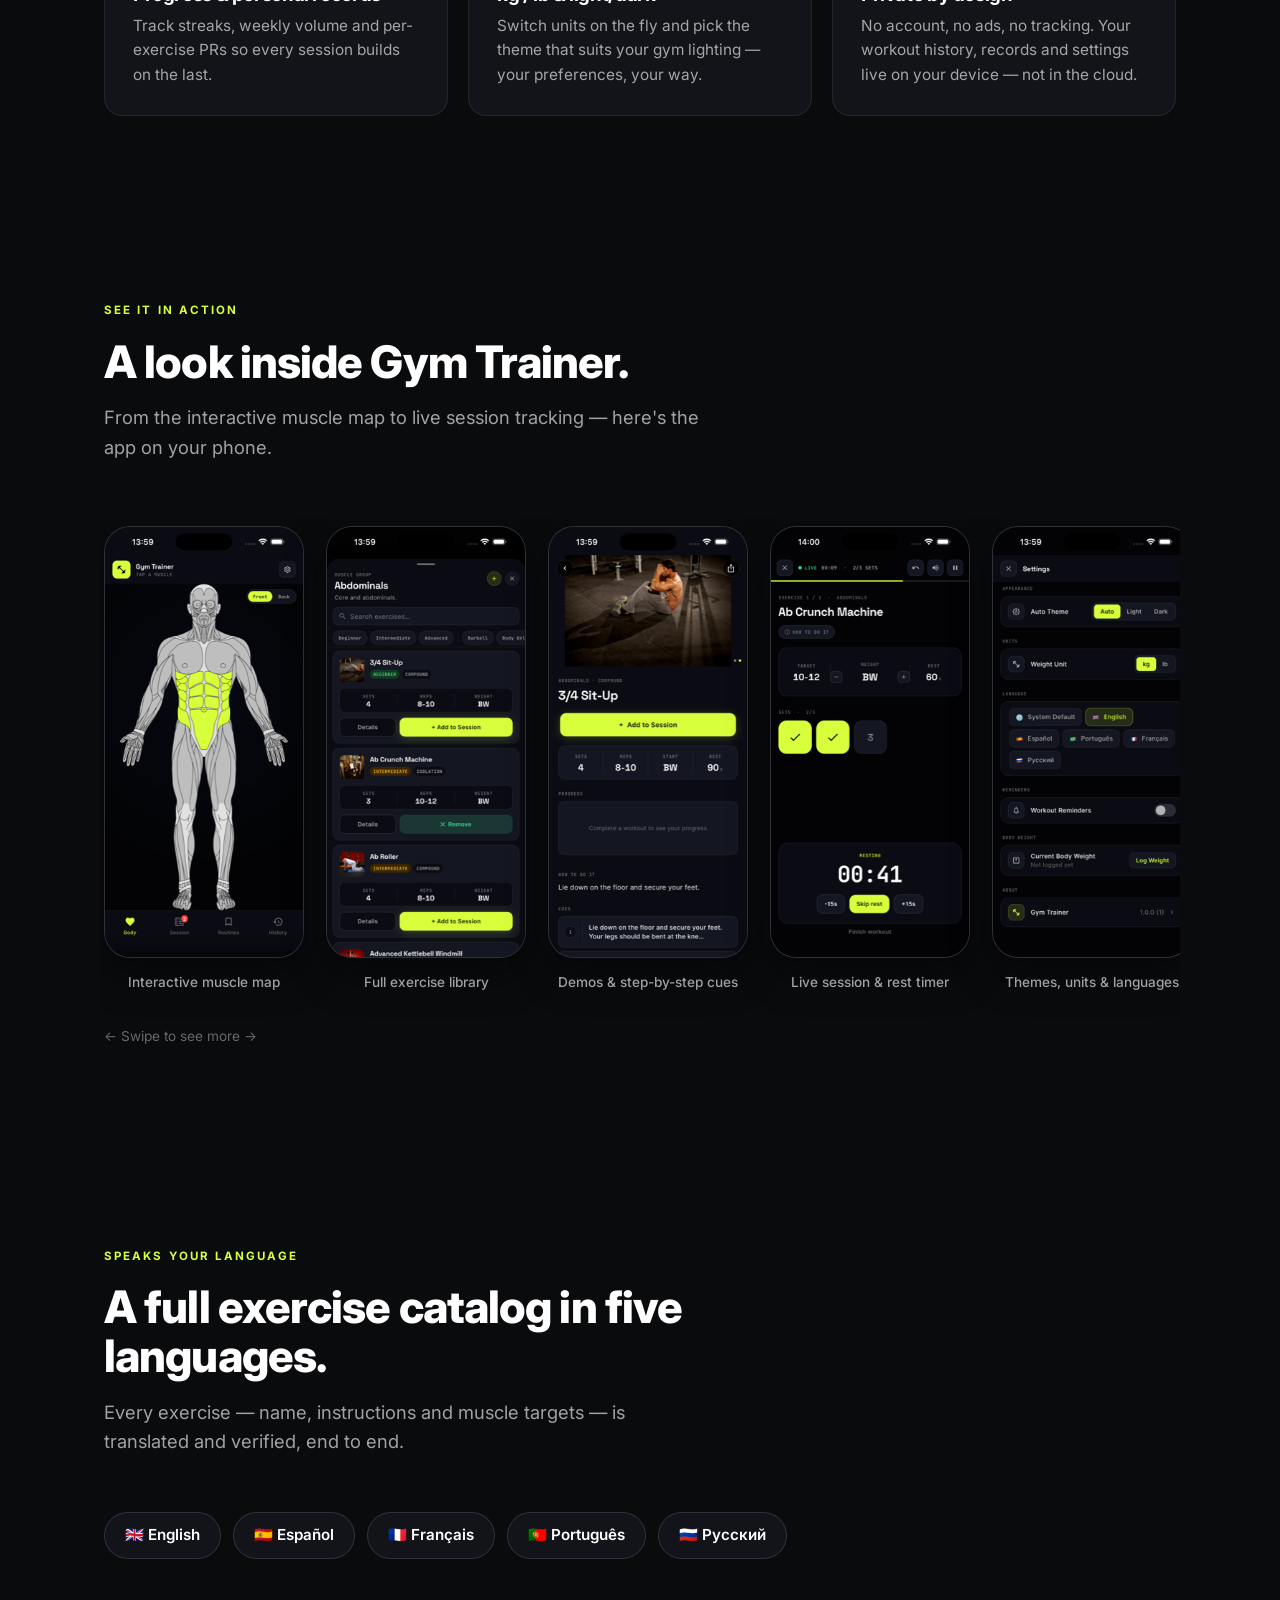
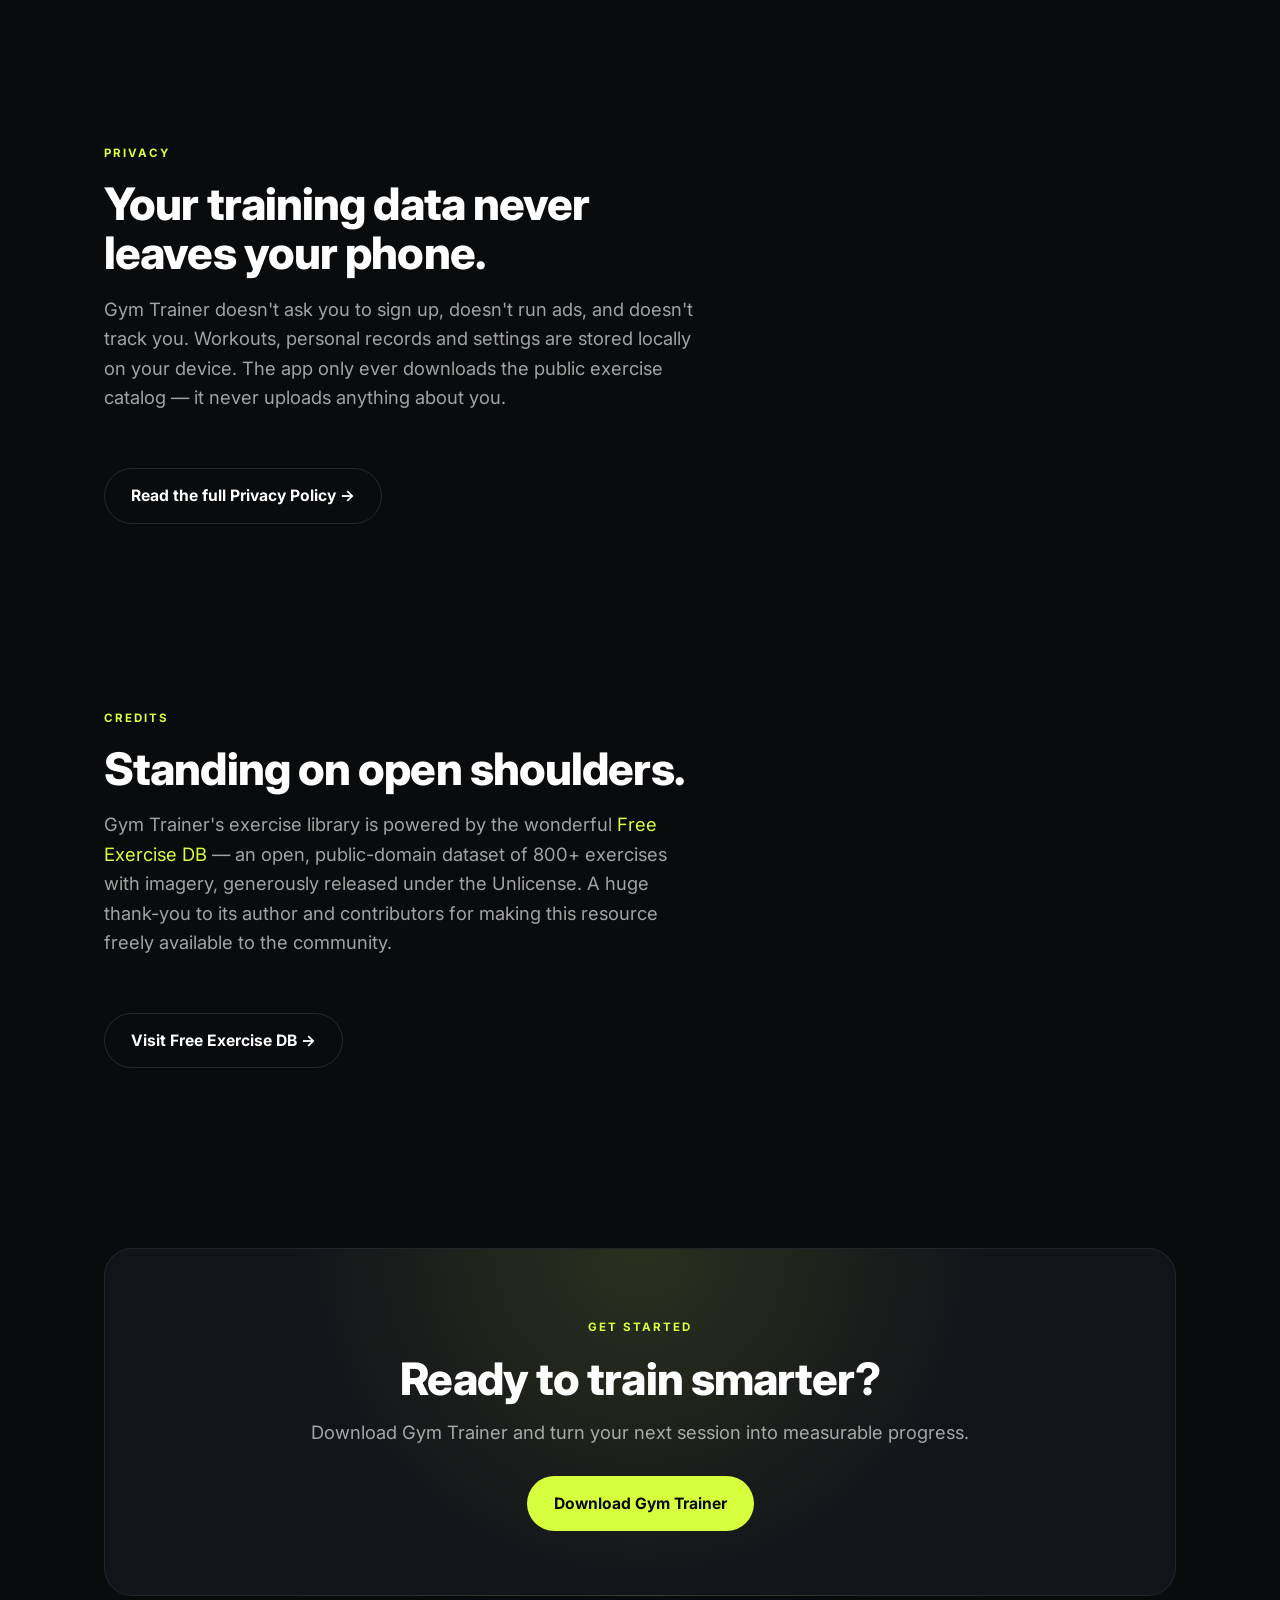
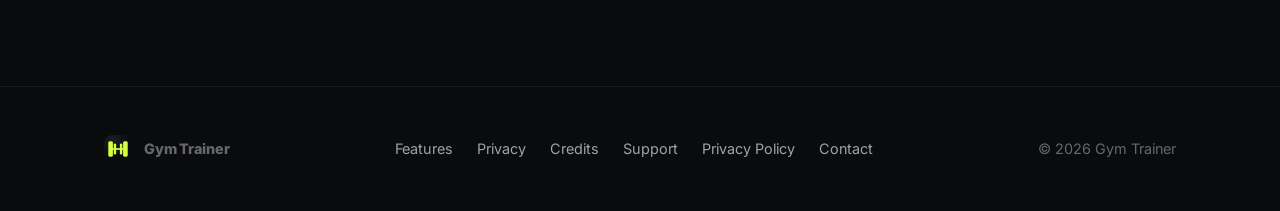
==== commit c719b621: "Use smaller, caption-free screenshots in gallery Swap the App Store marketing shots (with promo over" ====
--- a/index.html
+++ b/index.html
@@ -140,11 +140,26 @@
           <p class="lead">From the interactive muscle map to live session tracking — here's the app on your phone.</p>
         </div>
         <div class="gallery">
-          <figure class="shot"><img src="img/screens/shot-01.png" alt="Interactive 3D muscle map — tap a muscle to find your work" loading="lazy" /></figure>
-          <figure class="shot"><img src="img/screens/shot-02.png" alt="Full exercise library, filterable by level, equipment and muscle" loading="lazy" /></figure>
-          <figure class="shot"><img src="img/screens/shot-03.png" alt="Exercise detail with video demos and step-by-step cues" loading="lazy" /></figure>
-          <figure class="shot"><img src="img/screens/shot-04.png" alt="Live session tracking with a built-in rest timer" loading="lazy" /></figure>
-          <figure class="shot"><img src="img/screens/shot-05.png" alt="Settings — themes, units and five languages" loading="lazy" /></figure>
+          <figure class="shot">
+            <img src="img/screens/home.png" alt="Interactive 3D muscle map" loading="lazy" />
+            <figcaption>Interactive muscle map</figcaption>
+          </figure>
+          <figure class="shot">
+            <img src="img/screens/library.png" alt="Exercise library, filterable by level, equipment and muscle" loading="lazy" />
+            <figcaption>Full exercise library</figcaption>
+          </figure>
+          <figure class="shot">
+            <img src="img/screens/detail.png" alt="Exercise detail with video demo and cues" loading="lazy" />
+            <figcaption>Demos & step-by-step cues</figcaption>
+          </figure>
+          <figure class="shot">
+            <img src="img/screens/session.png" alt="Live session tracking with a built-in rest timer" loading="lazy" />
+            <figcaption>Live session & rest timer</figcaption>
+          </figure>
+          <figure class="shot">
+            <img src="img/screens/settings.png" alt="Settings — themes, units and five languages" loading="lazy" />
+            <figcaption>Themes, units & languages</figcaption>
+          </figure>
         </div>
         <p class="gallery-hint">← Swipe to see more →</p>
       </div>
--- a/css/style.css
+++ b/css/style.css
@@ -212,17 +212,32 @@
 .gallery::-webkit-scrollbar-track { background: transparent; }
 .gallery .shot {
   flex: 0 0 auto;
-  width: 300px;
+  width: 200px;
+  margin: 0;
   scroll-snap-align: center;
-  border-radius: 22px;
-  overflow: hidden;
-  border: 1px solid var(--hairline);
-  background: var(--surface);
-  transition: transform 0.25s ease, border-color 0.25s ease;
-}
-.gallery .shot:hover { transform: translateY(-4px); border-color: var(--hairline2); }
-.gallery .shot img { width: 100%; display: block; }
+  text-align: center;
+  transition: transform 0.25s ease;
+}
+.gallery .shot:hover { transform: translateY(-4px); }
+.gallery .shot img {
+  width: 100%;
+  display: block;
+  border-radius: 26px;
+  border: 1px solid var(--hairline2);
+  background: var(--surface);
+  box-shadow: 0 16px 40px rgba(0, 0, 0, 0.45);
+}
+.gallery .shot figcaption {
+  margin-top: 14px;
+  color: var(--text2);
+  font-size: 0.85rem;
+  font-weight: 500;
+}
 .gallery-hint { color: var(--text3); font-size: 0.85rem; margin-top: 4px; }
+
+@media (max-width: 880px) {
+  .gallery .shot { width: 160px; }
+}
 
 /* ── Languages ──────────────────────────────────────────────── */
 .langs { display: flex; flex-wrap: wrap; gap: 12px; margin-top: 8px; }
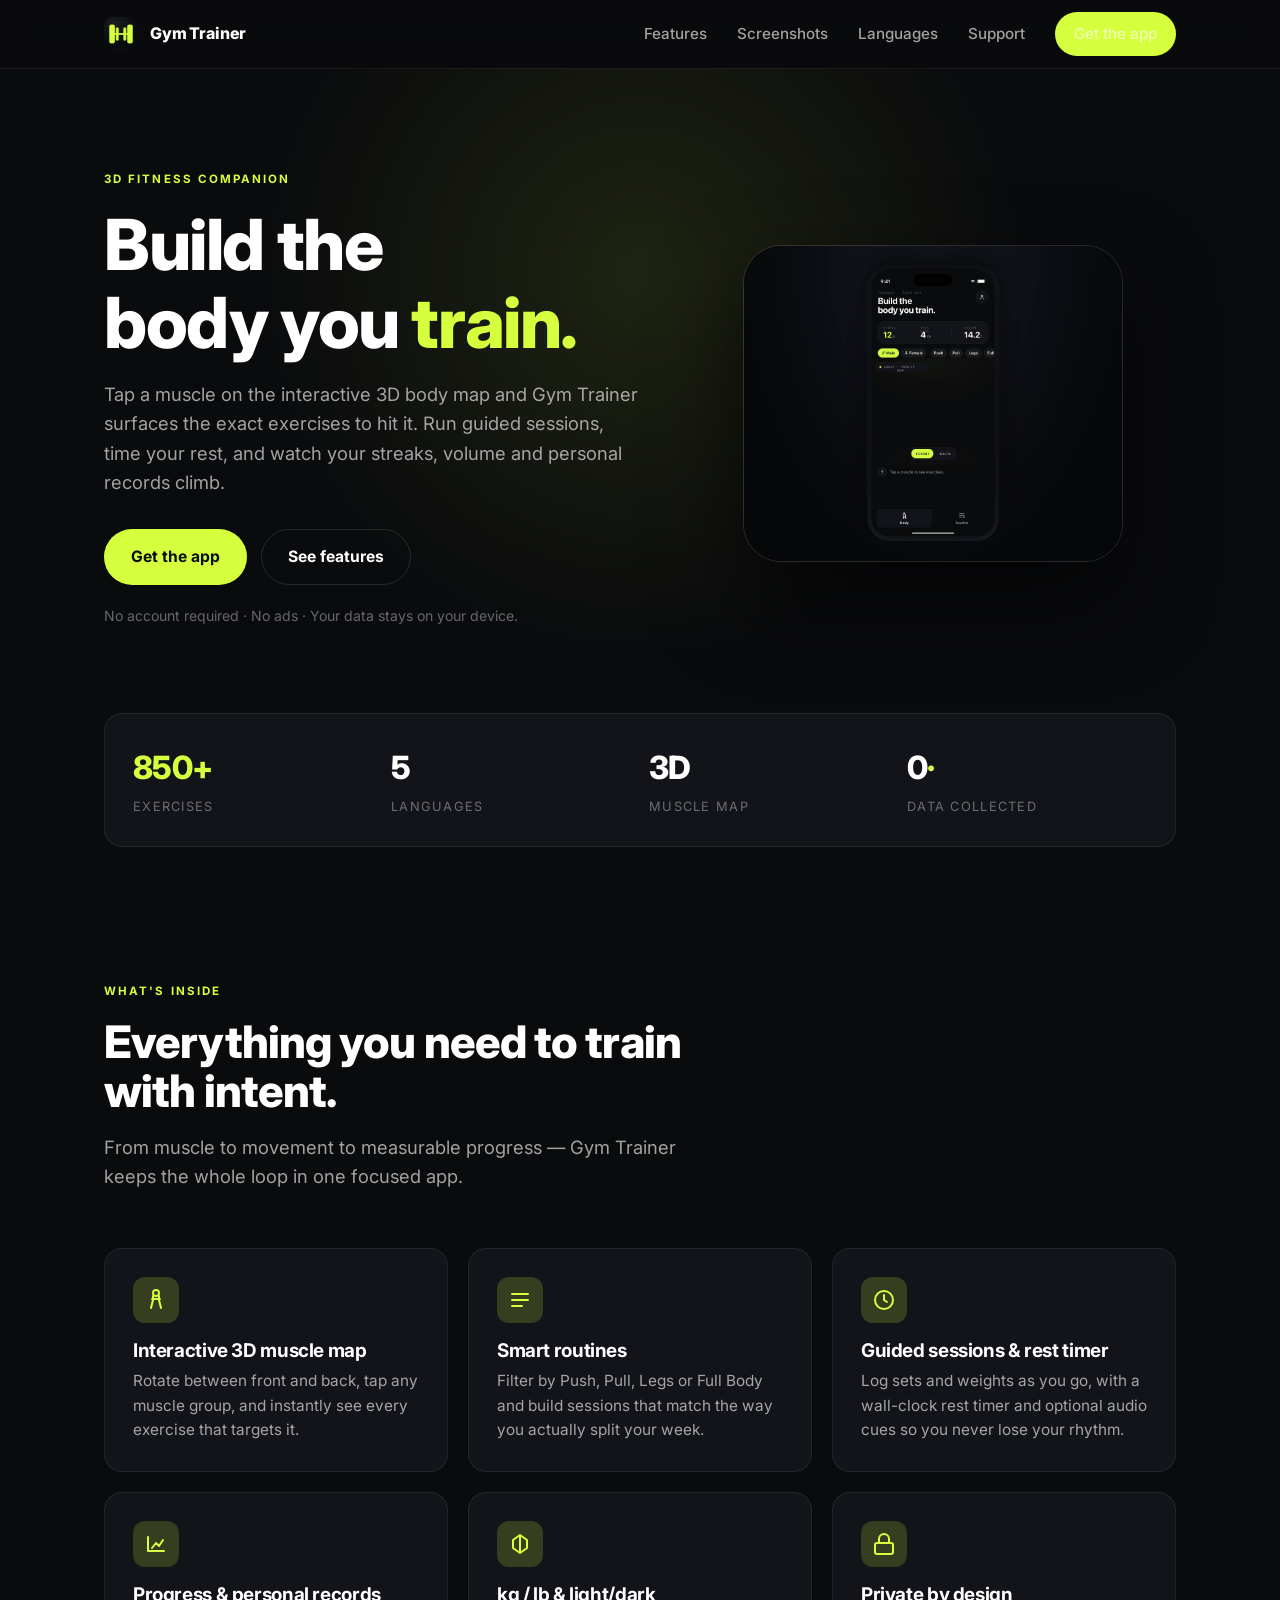
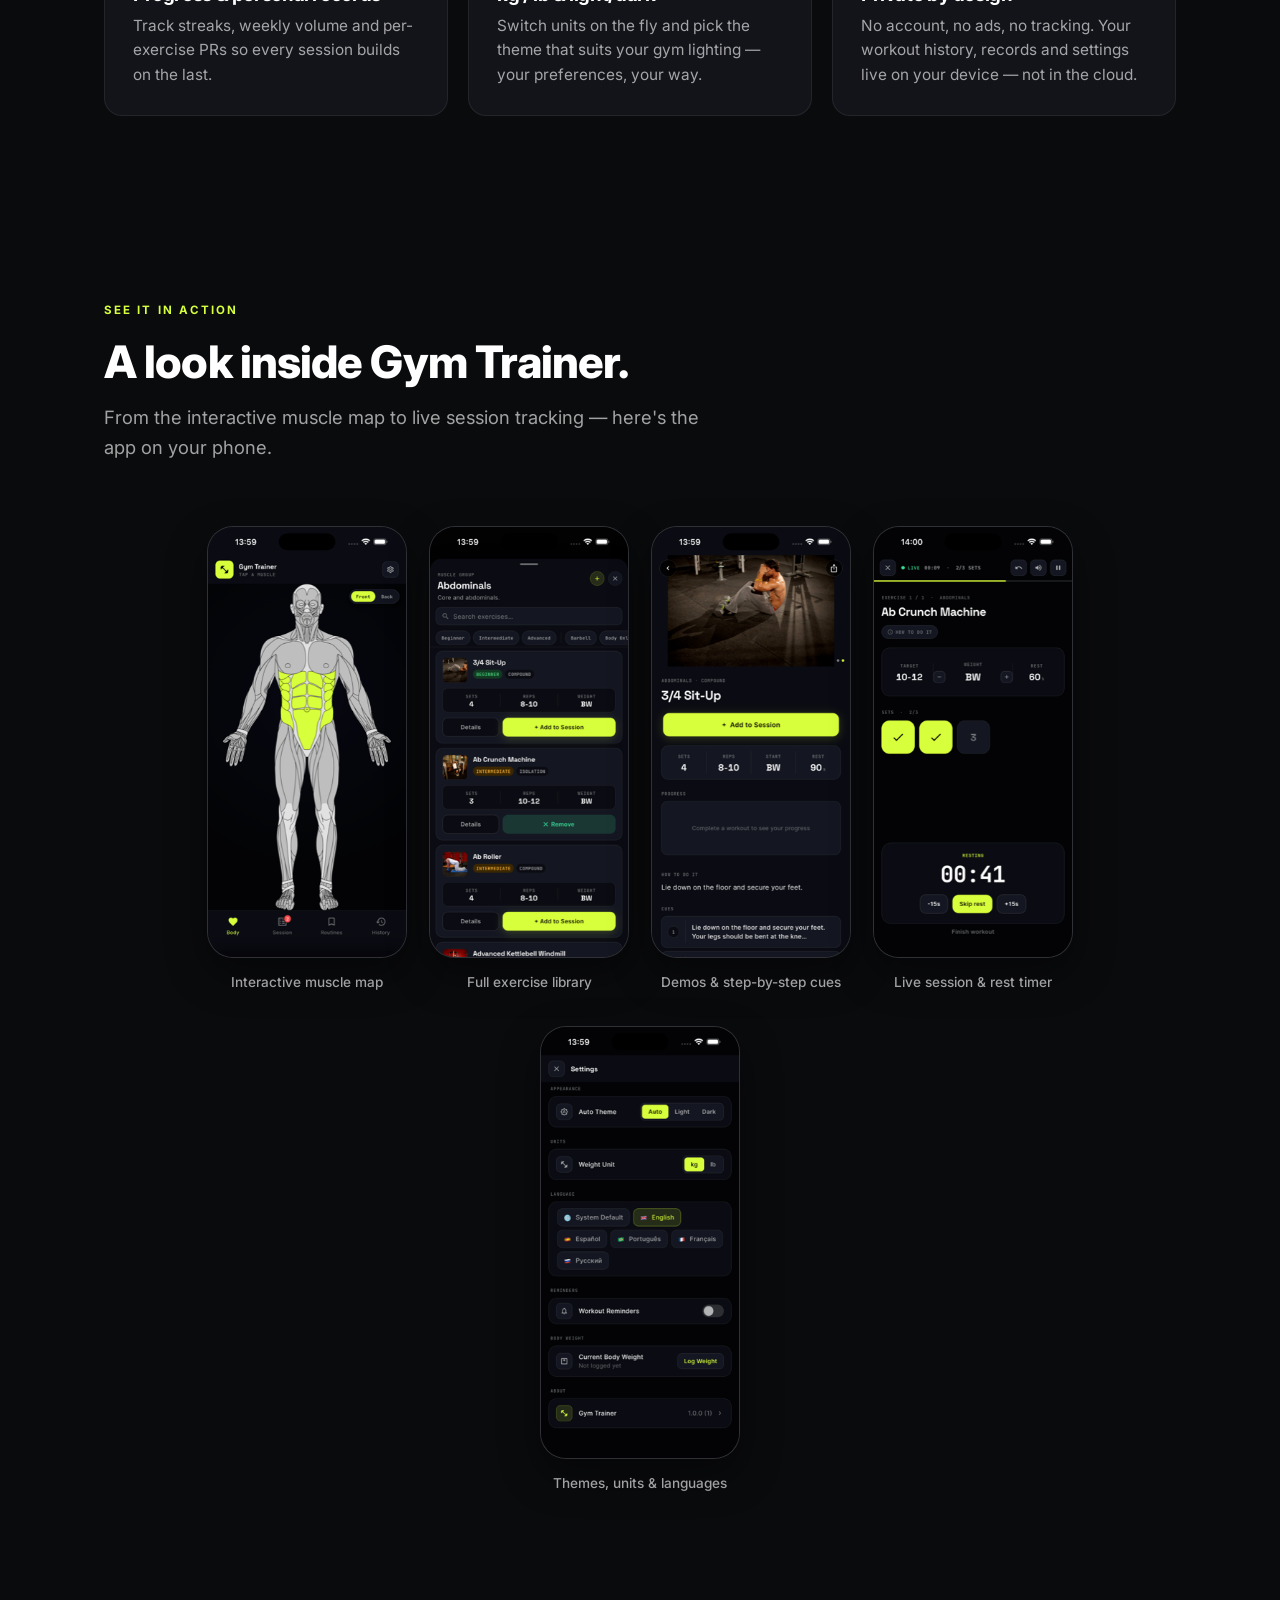
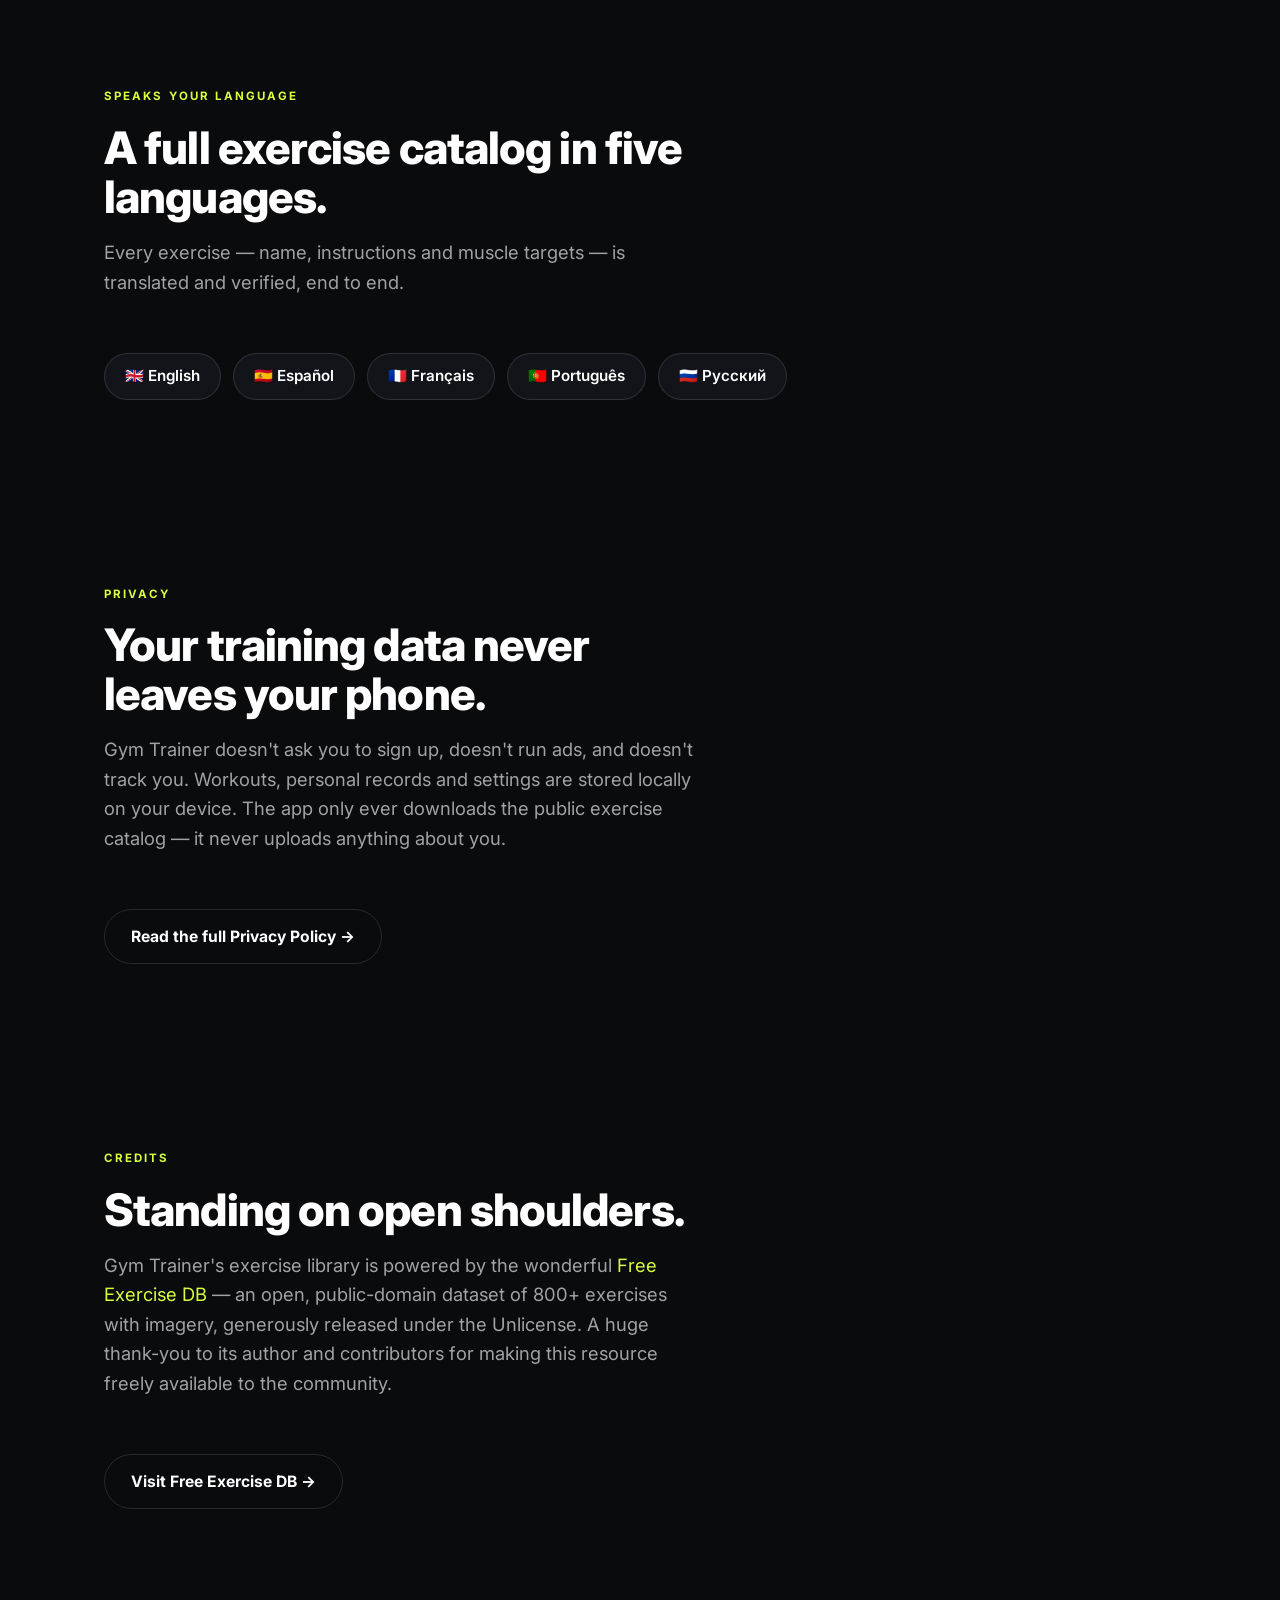
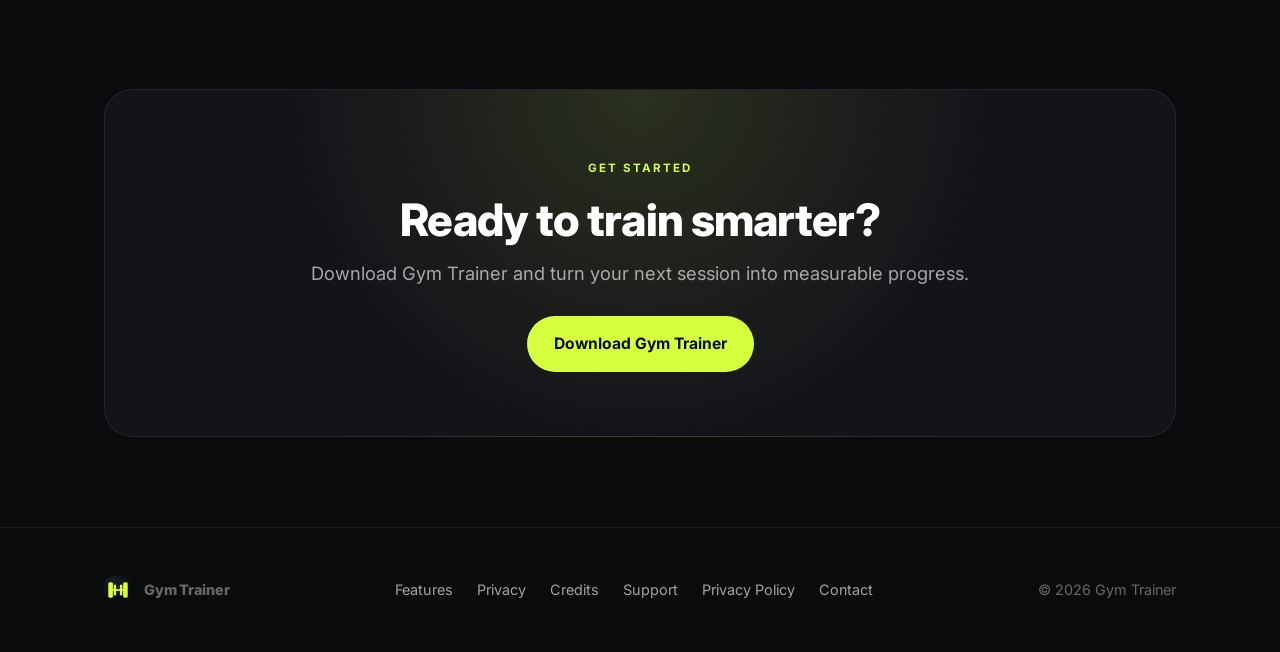
==== commit ea4783fe: "Fix gallery scroll on Safari by switching to wrapping grid Replace the horizontal overflow-scroll ga" ====
--- a/index.html
+++ b/index.html
@@ -161,7 +161,6 @@
             <figcaption>Themes, units & languages</figcaption>
           </figure>
         </div>
-        <p class="gallery-hint">← Swipe to see more →</p>
       </div>
     </section>
 
--- a/css/style.css
+++ b/css/style.css
@@ -198,23 +198,16 @@
 /* ── Screenshot gallery ─────────────────────────────────────── */
 .gallery {
   display: flex;
-  gap: 22px;
-  overflow-x: auto;
-  scroll-snap-type: x mandatory;
-  padding: 8px 4px 28px;
-  margin: 0 -4px;
-  -webkit-overflow-scrolling: touch;
-  scrollbar-width: thin;
-  scrollbar-color: var(--hairline2) transparent;
-}
-.gallery::-webkit-scrollbar { height: 8px; }
-.gallery::-webkit-scrollbar-thumb { background: var(--hairline2); border-radius: 999px; }
-.gallery::-webkit-scrollbar-track { background: transparent; }
+  flex-wrap: wrap;
+  justify-content: center;
+  align-items: flex-start;
+  gap: 32px 22px;
+  padding: 8px 0;
+}
 .gallery .shot {
   flex: 0 0 auto;
   width: 200px;
   margin: 0;
-  scroll-snap-align: center;
   text-align: center;
   transition: transform 0.25s ease;
 }
@@ -233,10 +226,9 @@
   font-size: 0.85rem;
   font-weight: 500;
 }
-.gallery-hint { color: var(--text3); font-size: 0.85rem; margin-top: 4px; }
-
 @media (max-width: 880px) {
-  .gallery .shot { width: 160px; }
+  .gallery { gap: 26px 16px; }
+  .gallery .shot { width: 150px; }
 }
 
 /* ── Languages ──────────────────────────────────────────────── */
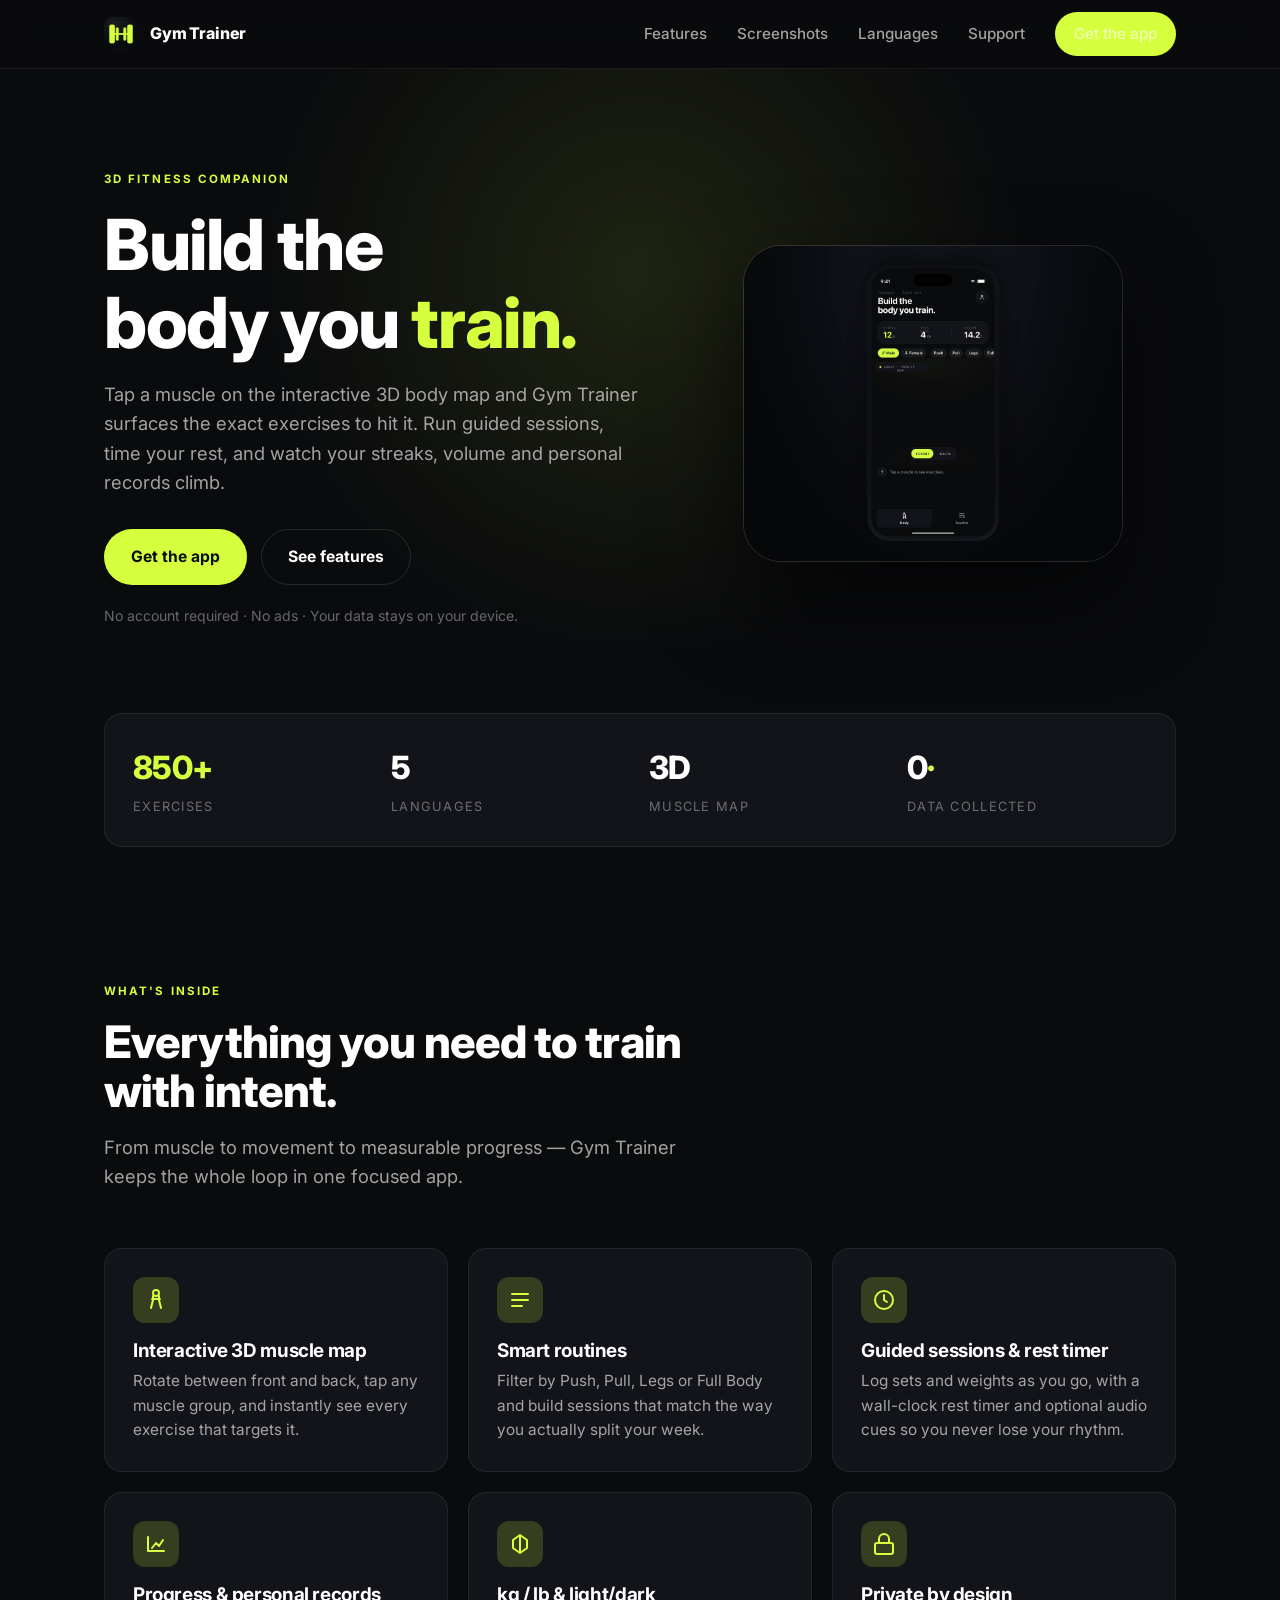
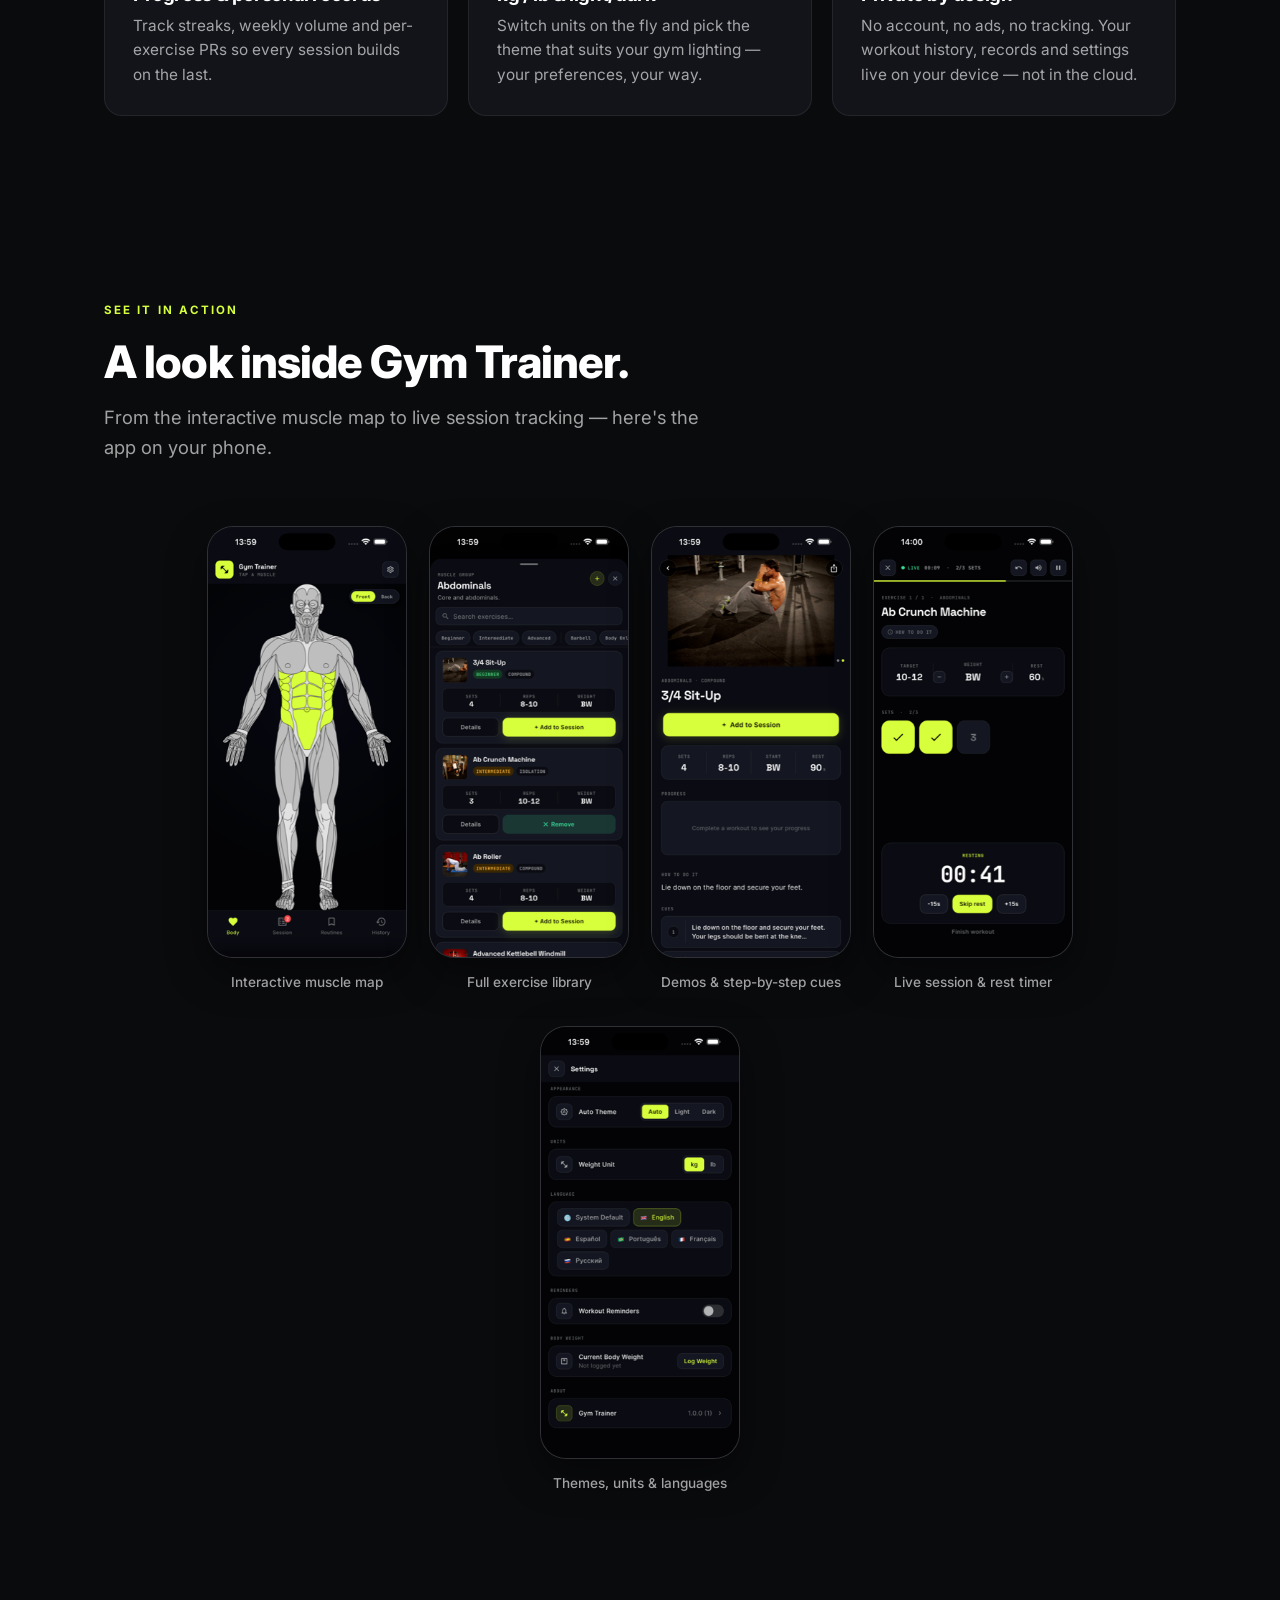
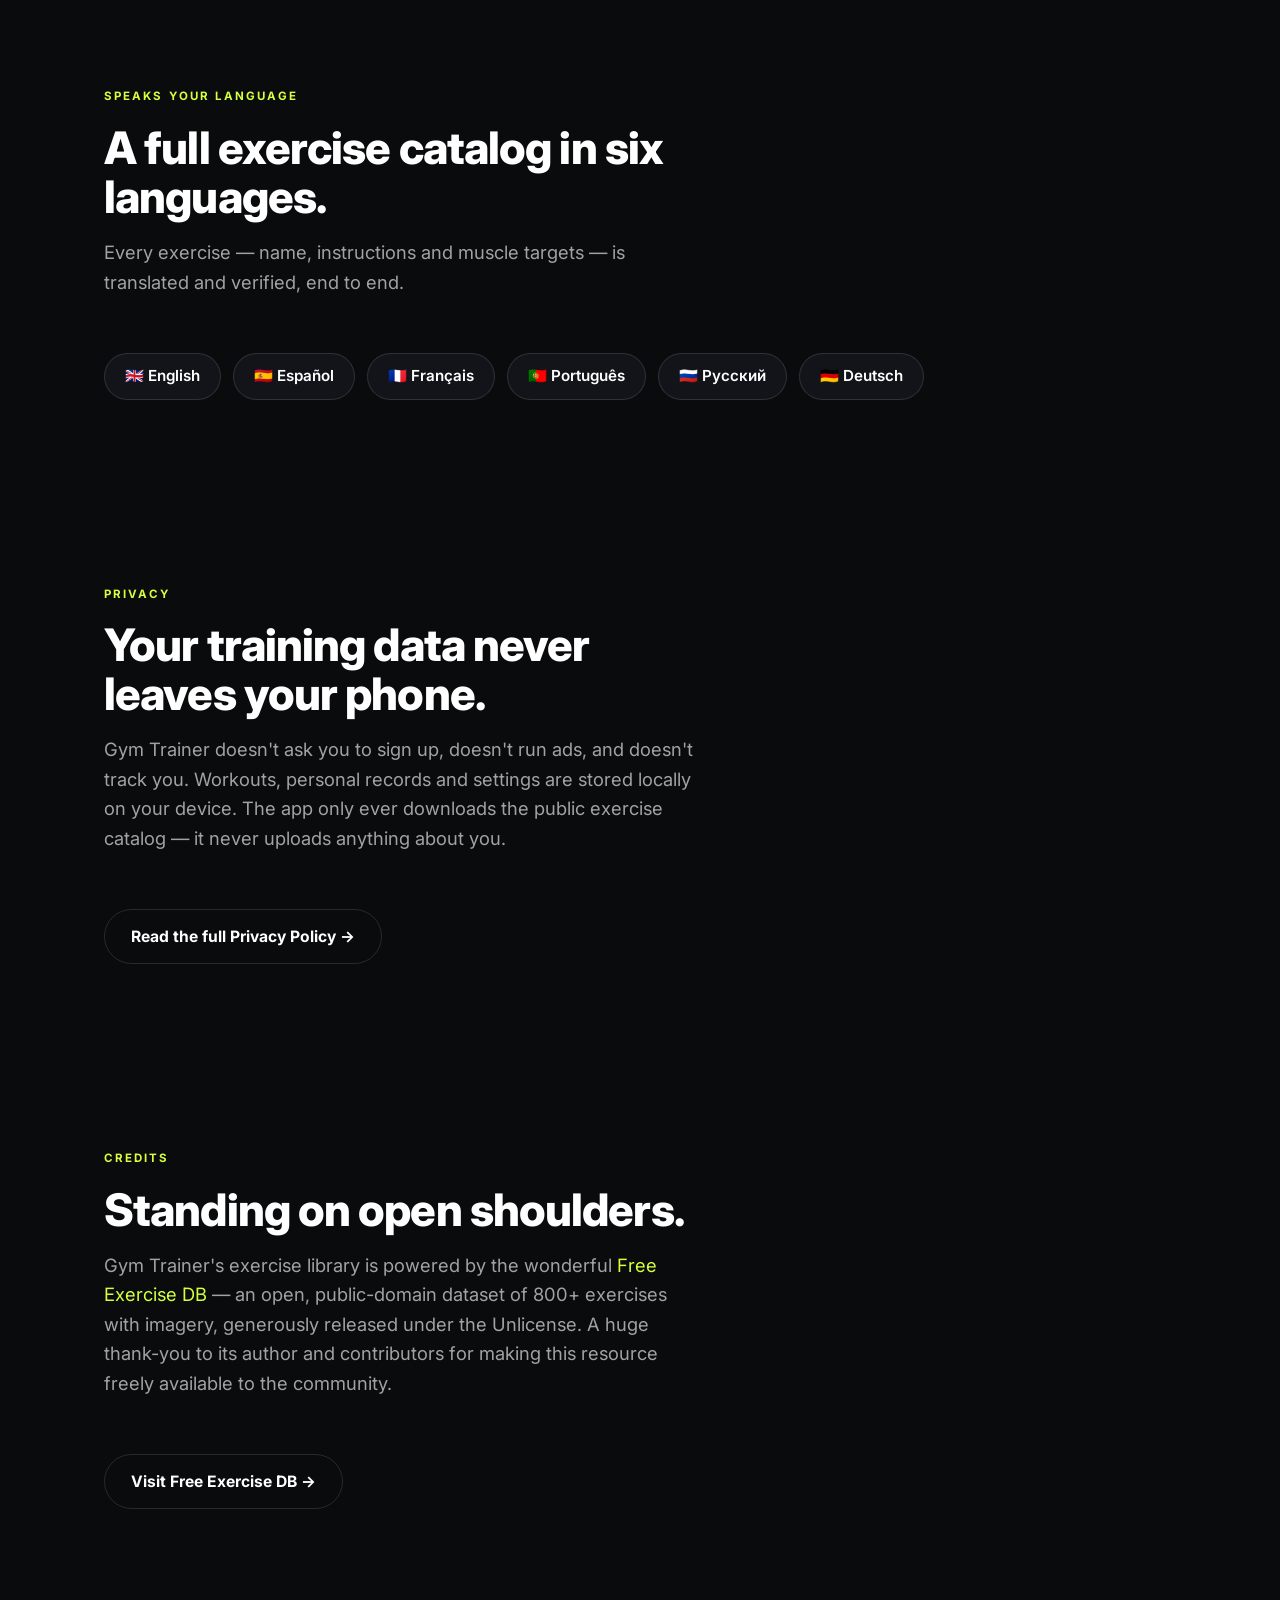
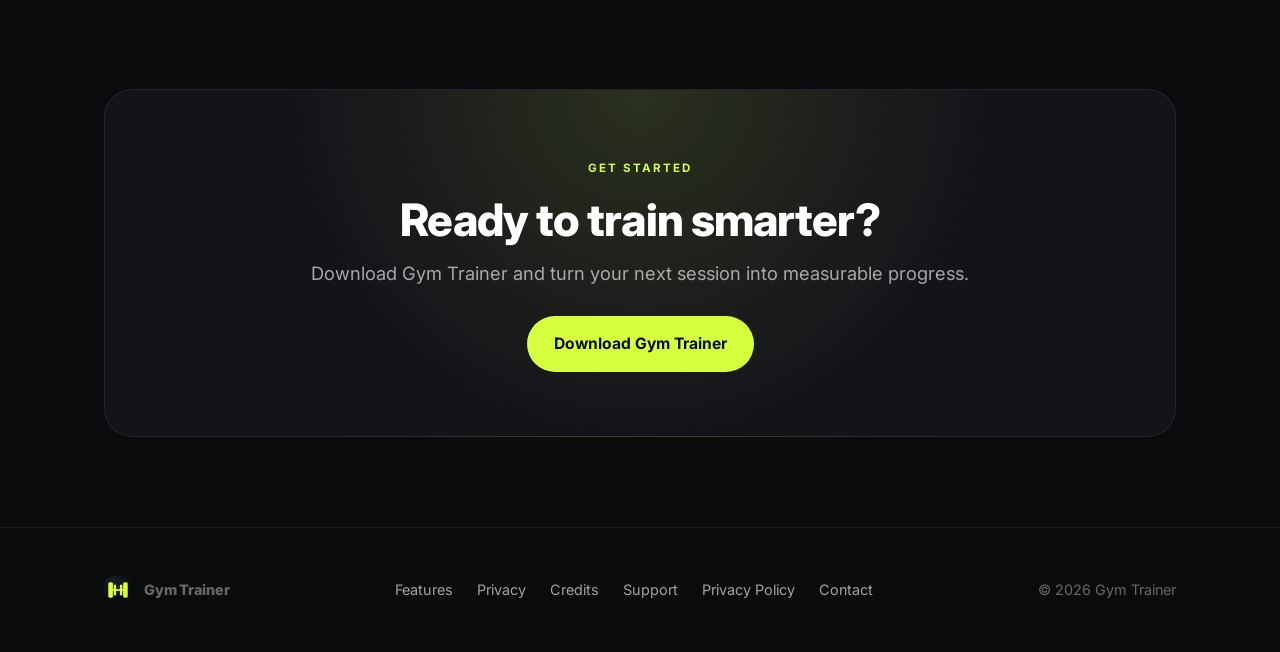
==== commit b8ee6de6: "Adding german to the list of supported languages" ====
--- a/index.html
+++ b/index.html
@@ -15,7 +15,7 @@
   <link rel="preconnect" href="https://fonts.googleapis.com" />
   <link rel="preconnect" href="https://fonts.gstatic.com" crossorigin />
   <link href="https://fonts.googleapis.com/css2?family=Inter:wght@400;500;600;700;800&display=swap" rel="stylesheet" />
-  <link rel="stylesheet" href="css/style.css" />
+  <link rel="stylesheet" href="css/style.css?v=20260606" />
 </head>
 <body>
 
@@ -157,7 +157,7 @@
             <figcaption>Live session & rest timer</figcaption>
           </figure>
           <figure class="shot">
-            <img src="img/screens/settings.png" alt="Settings — themes, units and five languages" loading="lazy" />
+            <img src="img/screens/settings.png" alt="Settings — themes, units and six languages" loading="lazy" />
             <figcaption>Themes, units & languages</figcaption>
           </figure>
         </div>
@@ -169,7 +169,7 @@
       <div class="container">
         <div class="section-head">
           <span class="eyebrow">Speaks your language</span>
-          <h2>A full exercise catalog in five languages.</h2>
+          <h2>A full exercise catalog in six languages.</h2>
           <p class="lead">Every exercise — name, instructions and muscle targets — is translated and verified, end to end.</p>
         </div>
         <div class="langs">
@@ -178,6 +178,7 @@
           <span class="chip">🇫🇷 Français</span>
           <span class="chip">🇵🇹 Português</span>
           <span class="chip">🇷🇺 Русский</span>
+          <span class="chip">🇩🇪 Deutsch</span>
         </div>
       </div>
     </section>
--- a/css/style.css
+++ b/css/style.css
@@ -200,13 +200,13 @@
   display: flex;
   flex-wrap: wrap;
   justify-content: center;
-  align-items: flex-start;
   gap: 32px 22px;
   padding: 8px 0;
 }
 .gallery .shot {
-  flex: 0 0 auto;
+  flex: 0 0 200px;
   width: 200px;
+  min-width: 0; /* Safari: stop img intrinsic size from forcing 1 per row */
   margin: 0;
   text-align: center;
   transition: transform 0.25s ease;
@@ -227,8 +227,7 @@
   font-weight: 500;
 }
 @media (max-width: 880px) {
-  .gallery { gap: 26px 16px; }
-  .gallery .shot { width: 150px; }
+  .gallery .shot { flex-basis: 150px; width: 150px; }
 }
 
 /* ── Languages ──────────────────────────────────────────────── */
